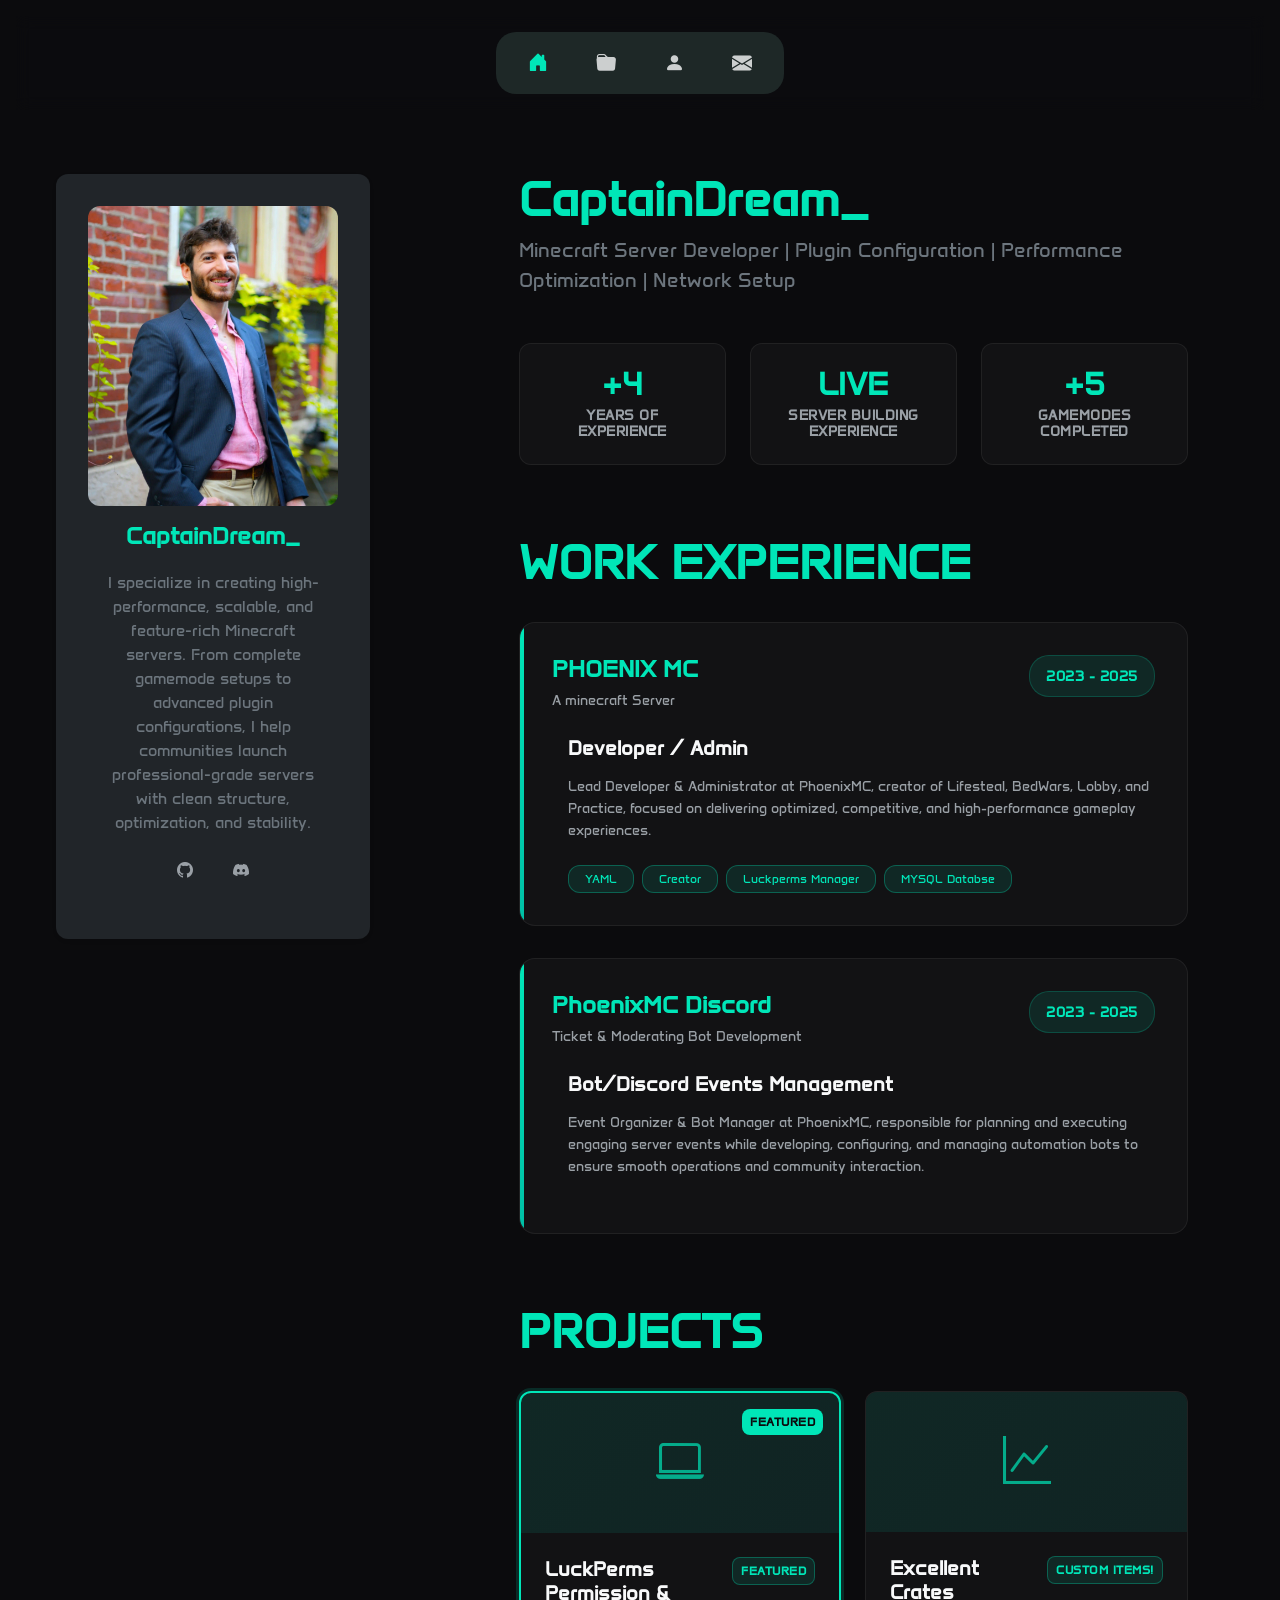
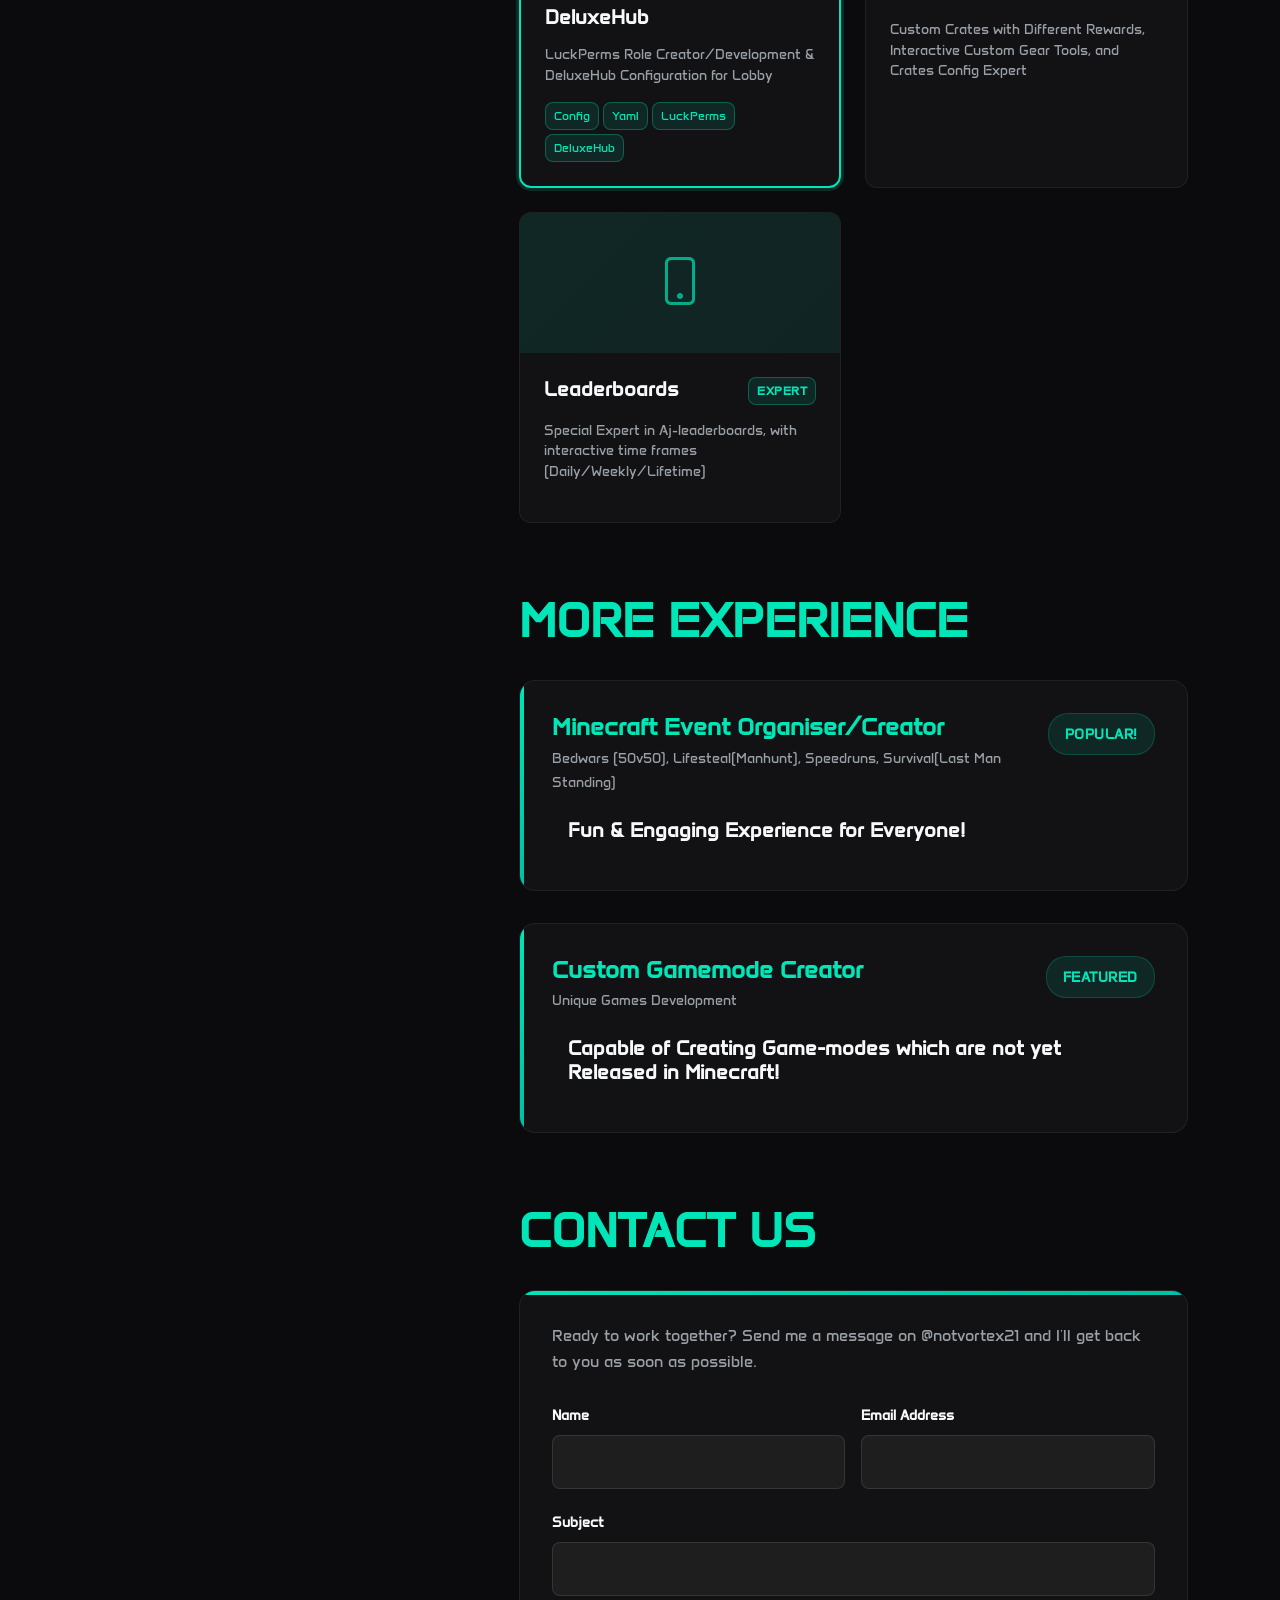
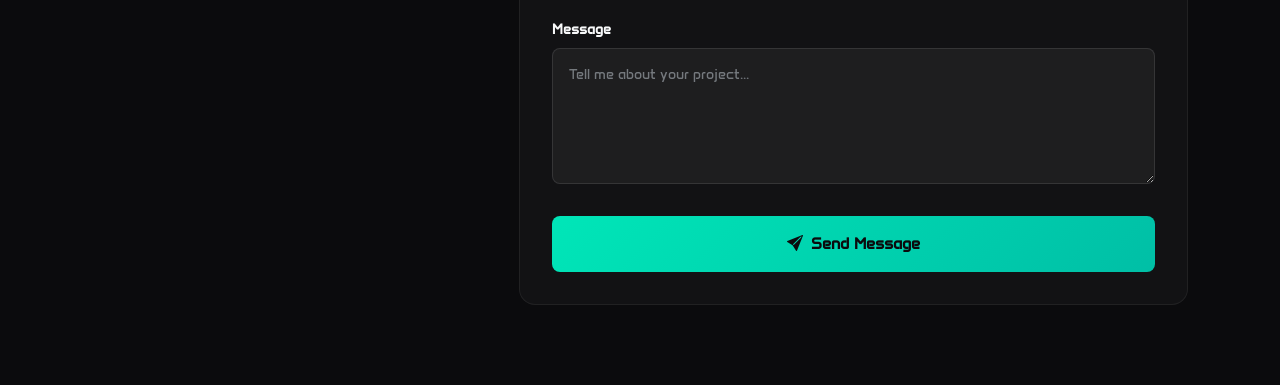
==== index.html @ c6b12c21 "Update index.html" ====
<!doctype html>
<!--
  Developer Portfolio Template
  Structure:
  - <head>: meta, fonts, CSS libraries, custom styles
  - <nav>: top navbar with icon links
  - <main>: two columns (left profile sidebar, right content sections)
  - Sections: Hero, Work, Skills, Projects, Education, Certificates, Contact
  - <script>: Bootstrap bundle and small enhancements
-->
<html lang="en">
  <head>
    <meta charset="utf-8">
    <meta name="viewport" content="width=device-width, initial-scale=1">
    <title>CaptainDream_ Portfolio</title>
    <link rel="icon" type="image/svg+xml" href="images/favicon.svg">
    <!-- Google Fonts: Anta and DM Sans for typography -->
    <link rel="preconnect" href="https://fonts.googleapis.com">
    <link rel="preconnect" href="https://fonts.gstatic.com" crossorigin>
    <link href="https://fonts.googleapis.com/css2?family=Anta&family=DM+Sans:ital,opsz,wght@0,9..40,100..1000;1,9..40,100..1000&display=swap" rel="stylesheet">
    <!-- Bootstrap 5 CSS framework -->
    <link href="https://cdn.jsdelivr.net/npm/bootstrap@5.3.8/dist/css/bootstrap.min.css" rel="stylesheet" integrity="sha384-sRIl4kxILFvY47J16cr9ZwB07vP4J8+LH7qKQnuqkuIAvNWLzeN8tE5YBujZqJLB" crossorigin="anonymous">
    <!-- Bootstrap Icons set -->
    <link rel="stylesheet" href="https://cdn.jsdelivr.net/npm/bootstrap-icons@1.11.1/font/bootstrap-icons.css">
    <!-- Custom site styles -->
    <link href="style.css" rel="stylesheet">
  </head>
  <body>
    <!-- Top navigation bar with centered icon links -->
    <nav class="navbar navbar-expand-md navbar-dark">
      <div class="container">
        <div class="collapse navbar-collapse justify-content-center" id="mainNav">
          <ul class="navbar-nav gap-3">
            <li class="nav-item">
              <a class="nav-link active" aria-current="page" href="#" data-bs-toggle="tooltip" data-bs-placement="bottom" title="Home">
                <i class="bi bi-house-door-fill"></i>
              </a>
            </li>
            <li class="nav-item">
              <a class="nav-link" href="#projects" data-bs-toggle="tooltip" data-bs-placement="bottom" title="Projects">
                <i class="bi bi-folder-fill"></i>
              </a>
            </li>
            <li class="nav-item">
              <a class="nav-link" href="#about" data-bs-toggle="tooltip" data-bs-placement="bottom" title="About">
                <i class="bi bi-person-fill"></i>
              </a>
            </li>
            <li class="nav-item">
              <a class="nav-link" href="#contact" data-bs-toggle="tooltip" data-bs-placement="bottom" title="Contact">
                <i class="bi bi-envelope-fill"></i>
              </a>
            </li>
          </ul>
        </div>
      </div>
    </nav>

    <!-- Main content area: sticky profile sidebar + content sections -->
    <main class="container-fluid">
      <div class="row g-0 g-lg-4">
        <div class="col-12 col-lg-4">
          <!-- Left: Profile sidebar (sticks while scrolling on large screens) -->
          <aside class="position-sticky" style="top: 1rem;">
            <div class="card bg-dark border-0 shadow-sm overflow-hidden profile-card">
              <div class="profile-image">
                <img src="/images/developer-profile.webp" alt="Developer portrait" class="img-fluid">
              </div>
              <div class="card-body">
                <div class="card-body-text">
                  <h1 class="h4 mb-1 text_main">CaptainDream_</h1>
                  <p class="text-secondary mb-3 mt-3">I specialize in creating high-performance, scalable, and feature-rich Minecraft servers. From complete gamemode setups to advanced plugin configurations, I help communities launch professional-grade servers with clean structure, optimization, and stability.</p>
                  <div class="social-links d-flex gap-3 justify-content-center">
                    <a href="https://github.com" target="_blank" rel="noopener noreferrer" class="social-link" data-bs-toggle="tooltip" data-bs-placement="top" title="GitHub">
                      <i class="bi bi-github"></i>
                    </a>
                    <a href="https://discord.com/" target="_blank" rel="noopener noreferrer" class="social-link" data-bs-toggle="tooltip" data-bs-placement="top" title="Discord">
                      <i class="bi bi-discord"></i>
                    </a>
                  </div>
                </div>
              </div>
            </div>
          </aside>
        </div>
        <div class="col-12 col-lg-8">
          <div class="content-stack mt-3">
            <!-- Hero section: headline, summary, and highlight stats -->
            <section id="hero" class="mb-5">
              <h1>CaptainDream_</h1>
              <p class="lead text-secondary">Minecraft Server Developer | Plugin Configuration | Performance Optimization | Network Setup</p>
              <!-- Quick highlight stats -->
              <div class="hero-stats mt-5">
                <div class="row g-4">
                  <div class="col-md-4">
                    <div class="stat-item text-center">
                      <div class="stat-number">+4</div>
                      <div class="stat-label">YEARS OF</div>
                      <div class="stat-label">EXPERIENCE</div>
                    </div>
                  </div>
                  <div class="col-md-4">
                    <div class="stat-item text-center">
                      <div class="stat-number">LIVE</div>
                      <div class="stat-label">SERVER BUILDING</div>
                      <div class="stat-label">EXPERIENCE</div>
                    </div>
                  </div>
                  <div class="col-md-4">
                    <div class="stat-item text-center">
                      <div class="stat-number">+5</div>
                      <div class="stat-label">GAMEMODES</div>
                      <div class="stat-label">COMPLETED</div>
                    </div>
                  </div>
                </div>
              </div>
            </section>
            <!-- Work Experience timeline -->
            <section id="work">
              <h1>WORK EXPERIENCE</h1>
              <div class="work-timeline">
                <div class="work-item">
                  <div class="work-header">
                    <div class="work-company">
                      <h3 class="company-name">PHOENIX MC</h3>
                      <span class="company-location">A minecraft Server</span>
                    </div>
                    <div class="work-duration">
                      <span class="duration">2023 - 2025</span>
                    </div>
                  </div>
                  <div class="work-position">
                    <h4 class="position-title">Developer / Admin</h4>
                    <div class="work-description">
                      <p>Lead Developer & Administrator at PhoenixMC, creator of Lifesteal, BedWars, Lobby, and Practice, focused on delivering optimized, competitive, and high-performance gameplay experiences.</p>
                      <div class="tech-stack">
                        <span class="tech-tag">YAML</span>
                        <span class="tech-tag">Creator</span>
                        <span class="tech-tag">Luckperms Manager</span>
                        <span class="tech-tag">MYSQL Databse</span>
                      </div>
                    </div>
                  </div>
                </div>
                <div class="work-item">
                  <div class="work-header">
                    <div class="work-company">
                      <h3 class="company-name">PhoenixMC Discord</h3>
                      <span class="company-location">Ticket & Moderating Bot Development</span>
                    </div>
                    <div class="work-duration">
                      <span class="duration">2023 - 2025</span>
                    </div>
                  </div>
                  <div class="work-position">
                    <h4 class="position-title">Bot/Discord Events Management</h4>
                    <div class="work-description">
                      <p>Event Organizer & Bot Manager at PhoenixMC, responsible for planning and executing engaging server events while developing, configuring, and managing automation bots to ensure smooth operations and community interaction.</p>
                    </div>
                  </div>
                </div>
              </div>
            </section>
            <!-- Skills by category; progress bars animate on scroll -->
            <!-- Projects with hover overlays linking to demo/code -->
            <section id="projects">
              <h1>PROJECTS</h1>
              <div class="projects-container">
                <div class="project-card featured">
                  <div class="project-image">
                    <div class="project-overlay">
                      <div class="project-links">
                        <a href="https://youtu.be/-VwprVRKaMw" class="project-link" data-bs-toggle="tooltip" data-bs-placement="top" title="Live Demo">
                          <i class="bi bi-eye-fill"></i>
                        </a>
                        <a href="https://youtu.be/ExQLm7BgR0A" class="project-link" data-bs-toggle="tooltip" data-bs-placement="top" title="Demo">
                          <i class="bi bi-eye-fill"></i>
                        </a>
                      </div>
                    </div>
                    <div class="project-placeholder">
                      <i class="bi bi-laptop"></i>
                    </div>
                  </div>
                  <div class="project-content">
                    <div class="project-header">
                      <h3 class="project-title">LuckPerms Permission & DeluxeHub</h3>
                      <span class="project-status">Featured</span>
                    </div>
                    <p class="project-description">
                      LuckPerms Role Creator/Development & DeluxeHub Configuration for Lobby
                    </p>
                    <div class="project-tech">
                      <span class="tech-badge">Config</span>
                      <span class="tech-badge">Yaml</span>
                      <span class="tech-badge">LuckPerms</span>
                      <span class="tech-badge">DeluxeHub</span>
                    </div>
                  </div>
                </div>
                <div class="project-card">
                  <div class="project-image">
                    <div class="project-overlay">
                      <div class="project-links">
                        <a href="#" class="project-link" data-bs-toggle="tooltip" data-bs-placement="top" title="Live Demo">
                          <i class="bi bi-eye-fill"></i>
                        </a>
                        <a href="#" class="project-link" data-bs-toggle="tooltip" data-bs-placement="top" title="GitHub">
                          <i class="bi bi-github"></i>
                        </a>
                      </div>
                    </div>
                    <div class="project-placeholder">
                      <i class="bi bi-graph-up"></i>
                    </div>
                  </div>
                  <div class="project-content">
                    <div class="project-header">
                      <h3 class="project-title">Excellent Crates</h3>
                      <span class="project-status">Custom Items!</span>
                    </div>
                    <p class="project-description">
                      Custom Crates with Different Rewards, Interactive Custom Gear Tools, and Crates Config Expert
                    </p>
                  </div>
                </div>
                <div class="project-card">
                  <div class="project-image">
                    <div class="project-overlay">
                      <div class="project-links">
                        <a href="#" class="project-link" data-bs-toggle="tooltip" data-bs-placement="top" title="Live Demo">
                          <i class="bi bi-eye-fill"></i>
                        </a>
                        <a href="#" class="project-link" data-bs-toggle="tooltip" data-bs-placement="top" title="GitHub">
                          <i class="bi bi-github"></i>
                        </a>
                      </div>
                    </div>
                    <div class="project-placeholder">
                      <i class="bi bi-phone"></i>
                    </div>
                  </div>
                  <div class="project-content">
                    <div class="project-header">
                      <h3 class="project-title">Leaderboards</h3>
                      <span class="project-status">Expert</span>
                    </div>
                    <p class="project-description">
                      Special Expert in Aj-leaderboards, with interactive time frames (Daily/Weekly/Lifetime)
                    </p>
                  </div>
                </div>
              </div>
            </section>
            <!-- Education timeline -->
            <section id="education">
              <h1>MORE EXPERIENCE</h1>
              <div class="education-timeline">
                <div class="education-item">
                  <div class="education-header">
                    <div class="education-institution">
                      <h3 class="institution-name">Minecraft Event Organiser/Creator</h3>
                      <span class="institution-location">Bedwars (50v50), Lifesteal(Manhunt), Speedruns, Survival(Last Man Standing)</span>
                    </div>
                    <div class="education-duration">
                      <span class="duration">Popular!</span>
                    </div>
                  </div>
                  <div class="education-details">
                    <h4 class="degree-title">Fun & Engaging Experience for Everyone!</h4>
                  </div>
                </div>
                <div class="education-item">
                  <div class="education-header">
                    <div class="education-institution">
                      <h3 class="institution-name">Custom Gamemode Creator</h3>
                      <span class="institution-location">Unique Games Development</span>
                    </div>
                    <div class="education-duration">
                      <span class="duration">Featured</span>
                    </div>
                  </div>
                  <div class="education-details">
                    <h4 class="degree-title">Capable of Creating Game-modes which are not yet Released in Minecraft!</h4>
                  </div>
                </div>
              </div>
            </section>
           
            <!-- Contact form (no backend submission in this template) -->
            <section id="contact">
              <h1>CONTACT US</h1>
              <div class="contact-container">
                <div class="contact-form">
                  <p class="form-description">Ready to work together? Send me a message on @notvortex21 and I'll get back to you as soon as possible.</p>
                  <form class="contact-form-container">
                    <div class="form-row">
                      <div class="form-group">
                        <label for="firstName">Name</label>
                        <input type="text" id="name" name="Name" required>
                      </div>
                      <div class="form-group">
                        <label for="email">Email Address</label>
                        <input type="email" id="email" name="email" required>
                      </div>
                    </div>
                    <div class="form-group">
                      <label for="subject">Subject</label>
                      <input type="text" id="subject" name="subject" required>
                    </div>
                    <div class="form-group">
                      <label for="message">Message</label>
                      <textarea id="message" name="message" rows="5" required placeholder="Tell me about your project..."></textarea>
                    </div>
                    <button type="submit" class="submit-btn">
                      <i class="bi bi-send-fill"></i>
                      Send Message
                    </button>
                  </form>
                </div>
              </div>
            </section>
          </div>
        </div>
      </div>
    </main>
    <script src="https://cdn.jsdelivr.net/npm/bootstrap@5.3.8/dist/js/bootstrap.bundle.min.js" integrity="sha384-FKyoEForCGlyvwx9Hj09JcYn3nv7wiPVlz7YYwJrWVcXK/BmnVDxM+D2scQbITxI" crossorigin="anonymous"></script>
    <script src="script.js"></script>
  </body>
</html>
---- style.css ----
:root{
  --black:#0b0b0d;
  --white:#f8f9fa;
  --muted:#9aa0a6;
  --accent:#00e6b8; /* attractive third color */
  
  /* Spacing System */
  --space-xs: 0.25rem;    /* 4px */
  --space-sm: 0.5rem;     /* 8px */
  --space-md: 1rem;       /* 16px */
  --space-lg: 1.5rem;     /* 24px */
  --space-xl: 2rem;       /* 32px */
  --space-2xl: 3rem;      /* 48px */
  --space-3xl: 4.5rem;    /* 72px */
  
  /* Border Radius System */
  --radius-sm: 8px;
  --radius-md: 12px;
  --radius-lg: 16px;
  --radius-xl: 20px;
  
  /* Transition System */
  --transition-fast: 0.2s ease;
  --transition-normal: 0.3s ease;
  --transition-slow: 0.5s ease;
  
  /* Typography Scale */
  --text-xs: 0.75rem;     /* 12px */
  --text-sm: 0.85rem;     /* 14px */
  --text-base: 1rem;      /* 16px */
  --text-lg: 1.125rem;    /* 18px */
  --text-xl: 1.25rem;     /* 20px */
  --text-2xl: 1.5rem;     /* 24px */
  --text-3xl: 2rem;       /* 32px */
  --text-4xl: 3rem;       /* 48px */
  --text-5xl: 4.5rem;     /* 72px */
  
  /* Shadow System */
  --shadow-sm: 0 2px 4px rgba(0, 0, 0, 0.1);
  --shadow-md: 0 4px 8px rgba(0, 0, 0, 0.15);
  --shadow-lg: 0 8px 16px rgba(0, 0, 0, 0.2);
  --shadow-accent: 0 0 0 3px rgba(0, 230, 184, 0.15);
  --shadow-accent-lg: 0 8px 25px rgba(0, 230, 184, 0.3);
}

/* Scroll reveal base states */
section.reveal{
  opacity: 0;
  transform: translateY(20px) scale(0.99);
  transition: opacity var(--transition-slow), transform var(--transition-slow);
}

section.reveal.reveal-in{
  opacity: 1;
  transform: translateY(0) scale(1);
}

html,body{
  height:100%;
  background:var(--black);
  color:var(--white);
  font-family:  "Anta", sans-serif;
}

.navbar{
  background: transparent !important;
  position: relative;
  backdrop-filter: saturate(140%) blur(8px);
  padding: var(--space-md);
  margin: var(--space-md);
}
.navbar-nav{
  background-color: #1e2827;
  padding: var(--space-sm) var(--space-md);
  border-radius: var(--radius-xl);
}
.nav-link{
  color: var(--white) !important;
  opacity: 0.8;
  font-size: var(--text-xl);
  padding: var(--space-sm) var(--space-md) !important;
  transition: var(--transition-normal);
}
.nav-link:hover, .nav-link.active{
  opacity: 1;
  color: var(--accent) !important;
  transform: translateY(-1px);
}

.profile-card{
  border-radius: var(--radius-md);
  padding: var(--space-xl);
  margin: var(--space-2xl);
  transition: var(--transition-normal);
  max-width: 420px;
  align-items: center;
}

.position-sticky {
  position: -webkit-sticky!important;
  position: sticky !important;
  align-items: center;
  display: flex;
  flex-direction: column;
  
}

.profile-card:hover {
  transform: translateY(-4px);
  border-color: var(--accent);
  box-shadow: 0 2px 8px rgba(0, 230, 184, 0.1);
}

.profile-image{
  height: 300px;
  width: 250px;
  overflow: hidden;
  border-radius: var(--radius-md);
}

.profile-image img{
  height: 100%;
  width: 100%;
  object-fit: cover;
}

.card-body {
  min-height: 200px;
  display: flex;
  flex-direction: column;
  justify-content: center;
  align-items: center;
  text-align: center;
}

.card-body-text {
  display: flex;
  flex-direction: column;
  justify-content: space-between;
  align-items: center;
  text-align: center;
  flex: 1;
  min-height: 120px;
}

.card-body-text h1 {
  margin-bottom: 0;
}

.card-body-text p {
  margin-top: auto;
  margin-bottom: 0;
}

.stat-value{
  color:var(--accent);
  font-weight:700;
  font-size:1.25rem;
  line-height:1;
}
.stat-label{
  color:var(--muted);
  font-size:.8rem;
}

.scroll-pane{
  overflow:auto;
  padding-right:4px;
}
.scroll-pane::-webkit-scrollbar{width:10px}
.scroll-pane::-webkit-scrollbar-thumb{
  background:linear-gradient(var(--accent), #00bfa6);
  border-radius:8px;
}

.section-title{
  font-weight:700;
  letter-spacing:.2px;
}
.section-subtitle{
  color:var(--accent);
  font-weight:600;
  margin-bottom:.5rem;
}

.project-tile{
  background: rgba(255,255,255,.03);
  border:1px solid rgba(255,255,255,.06);
}
.project-tile:hover{
  transform: translateY(-4px);
  border-color: var(--accent);
  box-shadow: 0 2px 8px rgba(0, 230, 184, 0.1);
}

.text_main{
  color: var(--accent);
  font-weight: 600;
}

.social-link {
  color: var(--muted);
  font-size: var(--text-base);
  text-decoration: none;
  transition: var(--transition-normal);
  padding: var(--space-sm);
  border-radius: 50%;
  display: flex;
  align-items: center;
  justify-content: center;
  width: 2.5rem;
  height: 2.5rem;
}

.social-link:hover {
  color: var(--accent);
  background-color: rgba(0, 230, 184, 0.1);
  transform: translateY(-2px);
}

.social-link i {
  transition: var(--transition-normal);
}

.social-link:hover i {
  transform: scale(1.1);
}

.content-stack{
  margin: var(--space-2xl);
  padding: var(--space-xl);
}

h1{
  font-size: var(--text-5xl);
  color: var(--accent);
  font-weight: 900;
  line-height: 1.1;
  margin-bottom: var(--space-sm);
}

/* Hero Stats */
.hero-stats {
  margin-top: var(--space-2xl);
}

.stat-item {
  padding: var(--space-lg) var(--space-md);
  background: rgba(255, 255, 255, 0.03);
  border: 1px solid rgba(255, 255, 255, 0.06);
  border-radius: var(--radius-md);
  transition: var(--transition-normal);
}

.stat-item:hover {
  transform: translateY(-4px);
  border-color: var(--accent);
  box-shadow: 0 2px 8px rgba(0, 230, 184, 0.1);
}

.stat-number {
  font-size: var(--text-3xl);
  font-weight: 900;
  color: var(--accent);
  line-height: 1;
  margin-bottom: var(--space-sm);
  font-family: "Anta", sans-serif;
}

.stat-label {
  color: var(--muted);
  font-size: var(--text-sm);
  font-weight: 600;
  letter-spacing: 0.5px;
  line-height: 1.2;
  text-transform: uppercase;
}

/* Hero Section Responsive Design */
@media (max-width: 1199px) {

  .hero-stats {
    margin-top: var(--space-xl);
  }
  
  .stat-item {
    padding: var(--space-md);
  }
  
  .stat-number {
    font-size: var(--text-2xl);
  }
  
  .stat-label {
    font-size: var(--text-xs);
  }
}

@media (max-width: 767px) {
  .hero-stats {
    margin-top: var(--space-lg);
  }
  
  .stat-item {
    padding: var(--space-sm) var(--space-md);
  }
  
  .stat-number {
    font-size: var(--text-xl);
  }
  
  .stat-label {
    font-size: var(--text-xs);
    letter-spacing: 0.3px;
  }
}

@media (max-width: 575px) {
  .hero-stats .row {
    margin: 0;
  }
  
  .hero-stats .col-md-4 {
    margin-bottom: var(--space-sm);
  }
  
  .stat-item {
    padding: var(--space-sm);
    text-align: center;
  }
  
  .stat-number {
    font-size: var(--text-lg);
  }
  
  .stat-label {
    font-size: 0.7rem;
  }
}

#projects{
  margin-top: var(--space-3xl);
}

/* Work Experience Styles */
#work {
  margin-top: var(--space-3xl);
}

.work-timeline {
  margin-top: var(--space-xl);
}

.work-item {
  background: rgba(255, 255, 255, 0.03);
  border: 1px solid rgba(255, 255, 255, 0.06);
  border-radius: var(--radius-lg);
  padding: var(--space-xl);
  margin-bottom: var(--space-xl);
  transition: var(--transition-normal);
  position: relative;
  overflow: hidden;
}

.work-item::before {
  content: '';
  position: absolute;
  top: 0;
  left: 0;
  width: 4px;
  height: 100%;
  background: linear-gradient(180deg, var(--accent), #00bfa6);
  border-radius: 0 2px 2px 0;
}

.work-item:hover {
  transform: translateY(-4px);
  border-color: var(--accent);
  box-shadow: 0 2px 8px rgba(0, 230, 184, 0.1);
}

.work-header {
  display: flex;
  justify-content: space-between;
  align-items: flex-start;
  margin-bottom: var(--space-lg);
  flex-wrap: wrap;
  gap: var(--space-md);
}

.work-company {
  flex: 1;
  min-width: 200px;
}

.company-name {
  color: var(--accent);
  font-size: var(--text-2xl);
  font-weight: 700;
  margin-bottom: var(--space-xs);
  font-family: "Anta", sans-serif;
}

.company-location {
  color: var(--muted);
  font-size: var(--text-sm);
  font-weight: 500;
}

.work-duration {
  background: rgba(0, 230, 184, 0.1);
  border: 1px solid rgba(0, 230, 184, 0.2);
  border-radius: var(--radius-xl);
  padding: var(--space-sm) var(--space-md);
  white-space: nowrap;
}

.duration {
  color: var(--accent);
  font-size: var(--text-sm);
  font-weight: 600;
  text-transform: uppercase;
  letter-spacing: 0.5px;
}

.work-position {
  margin-left: var(--space-md);
}

.position-title {
  color: var(--white);
  font-size: var(--text-xl);
  font-weight: 600;
  margin-bottom: var(--space-md);
  font-family: "Anta", sans-serif;
}

.work-description p {
  color: var(--muted);
  line-height: 1.6;
  margin-bottom: var(--space-lg);
  font-size: var(--text-sm);
}

.tech-stack {
  display: flex;
  flex-wrap: wrap;
  gap: var(--space-sm);
}

.tech-tag {
  background: rgba(0, 230, 184, 0.1);
  border: 1px solid rgba(0, 230, 184, 0.3);
  color: var(--accent);
  padding: var(--space-xs) var(--space-md);
  border-radius: var(--radius-md);
  font-size: var(--text-xs);
  font-weight: 500;
  transition: var(--transition-normal);
}

.tech-tag:hover {
  background: rgba(0, 230, 184, 0.2);
  transform: translateY(-1px);
}

/* Skills Section Styles */
#skills {
  margin-top: var(--space-3xl);
}

.skills-container {
  margin-top: var(--space-xl);
}

.skill-category {
  margin-bottom: var(--space-xl);
}

.category-title {
  color: var(--accent);
  font-size: var(--text-xl);
  font-weight: 700;
  margin-bottom: var(--space-md);
  font-family: "Anta", sans-serif;
  position: relative;
  padding-left: var(--space-md);
}

.category-title::before {
  content: '';
  position: absolute;
  left: 0;
  top: 50%;
  transform: translateY(-50%);
  width: 3px;
  height: 20px;
  background: linear-gradient(180deg, var(--accent), #00bfa6);
  border-radius: 2px;
}

.skills-grid {
  display: grid;
  grid-template-columns: repeat(auto-fit, minmax(250px, 1fr));
  gap: var(--space-md);
}

.skill-item {
  background: rgba(255, 255, 255, 0.03);
  border: 1px solid rgba(255, 255, 255, 0.06);
  border-radius: var(--radius-sm);
  padding: var(--space-md);
  transition: var(--transition-normal);
  display: flex;
  align-items: center;
  gap: var(--space-md);
}

.skill-item:hover {
  transform: translateY(-4px);
  border-color: var(--accent);
  box-shadow: 0 2px 8px rgba(0, 230, 184, 0.1);
}

.skill-icon {
  width: 36px;
  height: 36px;
  background: rgba(0, 230, 184, 0.1);
  border: 1px solid rgba(0, 230, 184, 0.2);
  border-radius: var(--radius-sm);
  display: flex;
  align-items: center;
  justify-content: center;
  flex-shrink: 0;
  transition: var(--transition-normal);
}

.skill-item:hover .skill-icon {
  background: rgba(0, 230, 184, 0.2);
  transform: scale(1.1);
}

.skill-icon i {
  font-size: var(--text-xl);
  color: var(--accent);
}

.skill-info {
  flex: 1;
  min-width: 0;
}

.skill-name {
  color: var(--white);
  font-size: var(--text-base);
  font-weight: 600;
  margin-bottom: var(--space-sm);
  display: block;
  font-family: "Anta", sans-serif;
}

.skill-level {
  display: flex;
  align-items: center;
  gap: var(--space-md);
}

.skill-bar {
  flex: 1;
  height: 6px;
  background: rgba(255, 255, 255, 0.1);
  border-radius: 3px;
  overflow: hidden;
  position: relative;
}

.skill-progress {
  height: 100%;
  background: linear-gradient(90deg, var(--accent), #00bfa6);
  border-radius: 3px;
  width: 0%;
  transition: width 1.5s ease-in-out;
  position: relative;
  overflow: hidden;
}

.skill-progress::after {
  content: '';
  position: absolute;
  top: 0;
  left: 0;
  right: 0;
  bottom: 0;
  background: linear-gradient(90deg, transparent, rgba(255, 255, 255, 0.3), transparent);
  animation: shimmer 2s infinite;
}

@keyframes shimmer {
  0% {
    transform: translateX(-100%);
  }
  100% {
    transform: translateX(100%);
  }
}

.skill-percentage {
  color: var(--accent);
  font-size: var(--text-xs);
  font-weight: 600;
  min-width: 30px;
  text-align: right;
}

/* Animation trigger on scroll */
.skill-item.animate .skill-progress {
  width: var(--data-width);
}

@media (min-width: 1400px) {
  .container {
    max-width: 1320px;
  }
  
  .content-stack {
    margin: var(--space-3xl);
    padding: var(--space-2xl);
  }
  
  .profile-card {
    margin: var(--space-3xl);
  }
  
  h1 {
    font-size: var(--text-5xl);
  }
}

/* Large Screens (Laptop) - 1200px to 1399px */
@media (min-width: 1200px) and (max-width: 1399px) {
  .container {
    max-width: 1140px;
  }
  
  .content-stack {
    margin: var(--space-2xl);
    padding: var(--space-xl);
  }
  
  h1 {
    font-size: var(--text-4xl);
  }
}

/* Medium Screens (Tablet) - 768px to 1199px */
@media (min-width: 768px) and (max-width: 1199px) {
  .container {
    max-width: 960px;
  }
  
  .content-stack {
    margin: var(--space-xl);
    padding: var(--space-lg);
  }
  
  .profile-card {
    margin: var(--space-xl);
  }
  
  h1 {
    font-size: var(--text-3xl);
  }
  
  .navbar {
    margin: var(--space-sm);
    padding: var(--space-sm);
  }
  
  .navbar-nav {
    padding: var(--space-xs) var(--space-sm);
  }
  
  .nav-link {
    font-size: var(--text-lg);
    padding: var(--space-xs) var(--space-sm) !important;
  }
  
  .profile-image {
    height: 280px;
    width: 100%;
  }
}

/* Specific breakpoint for 1024px and below */
@media (max-width: 1024px) {
  .profile-image {
    height: 280px;
    width: 100%;
  }
}

/* Small Screens (Mobile) - 576px to 767px */
@media (min-width: 576px) and (max-width: 767px) {
  .container {
    max-width: 540px;
  }
  
  .content-stack {
    margin: var(--space-md);
    padding: var(--space-md);
  }
  
  .profile-card {
    margin: var(--space-md);
  }
  
  h1 {
    font-size: var(--text-2xl);
  }
  
  .navbar {
    margin: var(--space-xs);
    padding: var(--space-xs);
  }
  
  .navbar-nav {
    padding: var(--space-xs);
  }
  
  .nav-link {
    font-size: var(--text-base);
    padding: var(--space-xs) !important;
  }
  
  .profile-image {
    height: 250px;
    width: 250px;
    margin: 0 auto;
  }
  
  .card-body {
    min-height: 150px;
  }
  
  .card-body-text {
    min-height: 100px;
  }
}

/* Extra Small Screens (Mobile) - Below 576px */
@media (max-width: 575px) {
  .container {
    max-width: 100%;
    padding: 0 var(--space-sm);
  }
  
  .content-stack {
    margin: var(--space-sm);
    padding: var(--space-sm);
  }
  
  .profile-card {
    margin: var(--space-sm);
    padding: var(--space-md);
  }
  
  h1 {
    font-size: var(--text-xl);
    line-height: 1.2;
  }
  
  .navbar {
    margin: var(--space-xs);
    padding: var(--space-xs);
  }
  
  .navbar-nav {
    padding: var(--space-xs);
    gap: var(--space-xs);
  }
  
  .nav-link {
    font-size: var(--text-sm);
    padding: var(--space-xs) !important;
  }
  
  .profile-image {
    height: 200px;
    width: 200px;
    margin: 0 auto;
  }
  
  .card-body {
    min-height: 120px;
    padding: var(--space-md);
  }
  
  .card-body-text {
    min-height: 80px;
  }
  
  .card-body-text h1 {
    font-size: var(--text-lg);
    margin-bottom: var(--space-xs);
  }
  
  .card-body-text p {
    font-size: var(--text-sm);
    line-height: 1.4;
  }
  
  .social-links {
    gap: var(--space-sm);
  }
  
  .social-link {
    width: 2rem;
    height: 2rem;
    font-size: var(--text-sm);
  }
}

/* Mobile Navbar - Same design as laptop but smaller */
@media (max-width: 767px) {
  .navbar {
    margin: var(--space-xs);
    padding: var(--space-xs);
  }
  
  /* Force navbar to always be visible on mobile */
  .navbar-collapse {
    display: flex !important;
    flex-basis: auto !important;
  }
  
  .navbar-nav {
    background-color: #1e2827;
    padding: var(--space-xs);
    border-radius: var(--radius-lg);
    gap: var(--space-xs);
    flex-direction: row !important;
    justify-content: center;
    /* width: 100%; */
  }
  
  .nav-link {
    color: var(--white) !important;
    opacity: 0.8;
    font-size: var(--text-sm);
    padding: var(--space-xs) var(--space-sm) !important;
    transition: var(--transition-normal);
    min-height: 36px;
    min-width: 36px;
    display: flex;
    align-items: center;
    justify-content: center;
  }
  
  .nav-link:hover, .nav-link.active {
    opacity: 1;
    color: var(--accent) !important;
    transform: translateY(-1px);
  }
}

@media (max-width: 991px) {
  .profile-image {
    height: 250px;
    width: 200px;
    margin: 0 auto;
  }
}

/* Additional Mobile Optimizations */
@media (max-width: 575px) {
  .container-fluid {
    padding: 0 var(--space-md);
  }
  
  .row {
    margin: 0;
  }
  
  .col-12 {
    padding: 0;
  }
  
  .position-sticky {
    position: relative !important;
    top: auto !important;
  }
  
  .profile-card {
    margin: var(--space-xs) 0;
  }
  
  .content-stack {
    margin: var(--space-xs) 0;
    padding: var(--space-xs);
  }
  
  .lead {
    font-size: var(--text-sm);
    line-height: 1.5;
  }
  
  /* Mobile Navbar - Extra small screens */
  .navbar {
    margin: var(--space-xs);
    padding: var(--space-md) var(--space-sm);
  }
  
  /* Force navbar to always be visible on extra small mobile */
  .navbar-collapse {
    display: flex !important;
    flex-basis: auto !important;
  }
  
  .navbar-nav {
    background-color: #1e2827;
    padding: var(--space-xs);
    border-radius: var(--radius-md);
    gap: var(--space-xs);
    flex-direction: row !important;
    justify-content: center;
  }
  
  .nav-link {
    color: var(--white) !important;
    opacity: 0.8;
    font-size: var(--text-xs);
    padding: var(--space-xs) !important;
    transition: var(--transition-normal);
    min-height: 40px;
    min-width: 40px;
    display: flex;
    align-items: center;
    justify-content: center;
  }
  
  .nav-link:hover, .nav-link.active {
    opacity: 1;
    color: var(--accent) !important;
    transform: translateY(-1px);
  }
  
  /* Improve touch targets for mobile */
  .social-link {
    min-height: 44px;
    min-width: 44px;
  }
  
  .project-link {
    min-height: 44px;
    min-width: 44px;
  }
  
  .submit-btn {
    min-height: 44px;
    width: 100%;
  }
}

/* Landscape Mobile Optimization */
@media (max-width: 767px) and (orientation: landscape) {
  .profile-image {
    height: 250px;
    width: 250px;
    margin: 0 auto;
  }
  
  .card-body {
    min-height: 100px;
  }
  
  .content-stack {
    margin: var(--space-sm) 0;
    padding: var(--space-sm);
  }
}

/* High DPI Display Optimization */
@media (-webkit-min-device-pixel-ratio: 2), (min-resolution: 192dpi) {
  .profile-image img {
    image-rendering: -webkit-optimize-contrast;
    image-rendering: crisp-edges;
  }
}

/* Work Experience Responsive Design */
@media (max-width: 768px) {
  .work-header {
    flex-direction: column;
    align-items: flex-start;
  }
  
  .work-duration {
    align-self: flex-start;
  }
  
  .work-position {
    margin-left: 0;
  }
  
  .work-item {
    padding: 1.5rem;
  }
  
  .company-name {
    font-size: 1.25rem;
  }
  
  .position-title {
    font-size: 1.1rem;
  }
}

/* Skills Section Responsive Design */
@media (max-width: 1199px) {
  .skills-grid {
    grid-template-columns: repeat(auto-fit, minmax(220px, 1fr));
    gap: var(--space-sm);
  }
  
  .skill-item {
    padding: var(--space-sm);
  }
  
  .skill-icon {
    width: 32px;
    height: 32px;
  }
  
  .skill-icon i {
    font-size: var(--text-lg);
  }
  
  .skill-name {
    font-size: var(--text-sm);
  }
  
  .skill-level {
    gap: var(--space-sm);
  }
  
  .skill-percentage {
    font-size: var(--text-xs);
    min-width: 25px;
  }
}

@media (max-width: 768px) {
  .skills-grid {
    grid-template-columns: 1fr;
    gap: 0.75rem;
  }
  
  .skill-item {
    padding: 0.75rem;
  }
  
  .skill-icon {
    width: 28px;
    height: 28px;
  }
  
  .skill-icon i {
    font-size: 0.9rem;
  }
  
  .skill-name {
    font-size: 0.85rem;
  }
  
  .skill-level {
    gap: 0.5rem;
  }
  
  .skill-percentage {
    font-size: 0.7rem;
    min-width: 25px;
  }
}

@media (max-width: 575px) {
  .skill-item {
    flex-direction: row;
    text-align: left;
    gap: 0.5rem;
    padding: 0.5rem;
  }
  
  .skill-icon {
    width: 24px;
    height: 24px;
  }
  
  .skill-icon i {
    font-size: 0.8rem;
  }
  
  .skill-name {
    font-size: 0.75rem;
  }
  
  .skill-level {
    flex-direction: row;
    gap: 0.5rem;
  }
  
  .skill-percentage {
    text-align: center;
    font-size: 0.7rem;
  }
  
  .skill-bar {
    height: 4px;
  }
}

/* Education Section Styles */
#education {
  margin-top: var(--space-3xl);
}

.education-timeline {
  margin-top: var(--space-xl);
}

.education-item {
  background: rgba(255, 255, 255, 0.03);
  border: 1px solid rgba(255, 255, 255, 0.06);
  border-radius: var(--radius-lg);
  padding: var(--space-xl);
  margin-bottom: var(--space-xl);
  transition: var(--transition-normal);
  position: relative;
  overflow: hidden;
}

.education-item::before {
  content: '';
  position: absolute;
  top: 0;
  left: 0;
  width: 4px;
  height: 100%;
  background: linear-gradient(180deg, var(--accent), #00bfa6);
  border-radius: 0 2px 2px 0;
}

.education-item:hover {
  transform: translateY(-4px);
  border-color: var(--accent);
  box-shadow: 0 2px 8px rgba(0, 230, 184, 0.1);
}

.education-header {
  display: flex;
  justify-content: space-between;
  align-items: flex-start;
  margin-bottom: var(--space-lg);
  flex-wrap: wrap;
  gap: var(--space-md);
}

.education-institution {
  flex: 1;
  min-width: 200px;
}

.institution-name {
  color: var(--accent);
  font-size: var(--text-2xl);
  font-weight: 700;
  margin-bottom: var(--space-xs);
  font-family: "Anta", sans-serif;
}

.institution-location {
  color: var(--muted);
  font-size: var(--text-sm);
  font-weight: 500;
}

.education-duration {
  background: rgba(0, 230, 184, 0.1);
  border: 1px solid rgba(0, 230, 184, 0.2);
  border-radius: var(--radius-xl);
  padding: var(--space-sm) var(--space-md);
  white-space: nowrap;
}

.duration {
  color: var(--accent);
  font-size: var(--text-sm);
  font-weight: 600;
  text-transform: uppercase;
  letter-spacing: 0.5px;
}

.education-details {
  margin-left: var(--space-md);
}

.degree-title {
  color: var(--white);
  font-size: var(--text-xl);
  font-weight: 600;
  margin-bottom: var(--space-md);
  font-family: "Anta", sans-serif;
}

/* Education Section Responsive Design */
@media (max-width: 1199px) {
  .education-item {
    padding: var(--space-lg);
  }
  
  .institution-name {
    font-size: var(--text-xl);
  }
  
  .degree-title {
    font-size: var(--text-lg);
  }
}

@media (max-width: 768px) {
  .education-header {
    flex-direction: column;
    align-items: flex-start;
  }
  
  .education-duration {
    align-self: flex-start;
  }
  
  .education-details {
    margin-left: 0;
  }
  
  .education-item {
    padding: 1.5rem;
  }
  
  .institution-name {
    font-size: 1.25rem;
  }
  
  .degree-title {
    font-size: 1.1rem;
  }
}

@media (max-width: 575px) {
  .education-item {
    padding: var(--space-md);
  }
  
  .institution-name {
    font-size: var(--text-lg);
  }
  
  .degree-title {
    font-size: var(--text-base);
  }
  
  .education-duration {
    padding: var(--space-xs) var(--space-sm);
  }
  
  .duration {
    font-size: var(--text-xs);
  }
}

/* Certificates Section Styles */
#certificates {
  margin-top: var(--space-3xl);
}

.certificates-grid {
  margin-top: var(--space-xl);
  display: grid;
  grid-template-columns: repeat(auto-fit, minmax(280px, 1fr));
  gap: var(--space-lg);
}

.certificate-card {
  background: rgba(255, 255, 255, 0.03);
  border: 1px solid rgba(255, 255, 255, 0.06);
  border-radius: var(--radius-md);
  padding: var(--space-lg);
  transition: var(--transition-normal);
  display: flex;
  align-items: center;
  gap: var(--space-md);
  position: relative;
  overflow: hidden;
}

.certificate-card::before {
  content: '';
  position: absolute;
  top: 0;
  left: 0;
  width: 3px;
  height: 100%;
  background: linear-gradient(180deg, var(--accent), #00bfa6);
  border-radius: 0 2px 2px 0;
}

.certificate-card:hover {
  transform: translateY(-4px);
  border-color: var(--accent);
  box-shadow: 0 2px 8px rgba(0, 230, 184, 0.1);
}

.certificate-icon {
  width: 40px;
  height: 40px;
  background: rgba(0, 230, 184, 0.1);
  border: 1px solid rgba(0, 230, 184, 0.2);
  border-radius: var(--radius-sm);
  display: flex;
  align-items: center;
  justify-content: center;
  flex-shrink: 0;
  transition: var(--transition-normal);
}

.certificate-card:hover .certificate-icon {
  background: rgba(0, 230, 184, 0.2);
  transform: scale(1.05);
}

.certificate-icon i {
  font-size: var(--text-xl);
  color: var(--accent);
}

.certificate-content {
  flex: 1;
  min-width: 0;
}

.certificate-title {
  color: var(--white);
  font-size: var(--text-base);
  font-weight: 600;
  margin-bottom: var(--space-xs);
  font-family: "Anta", sans-serif;
  line-height: 1.3;
}

.certificate-issuer {
  color: var(--muted);
  font-size: var(--text-sm);
  margin-bottom: var(--space-sm);
  line-height: 1.2;
}

.certificate-date {
  color: var(--accent);
  font-size: var(--text-xs);
  font-weight: 600;
  text-transform: uppercase;
  letter-spacing: 0.5px;
  background: rgba(0, 230, 184, 0.1);
  padding: var(--space-xs) var(--space-sm);
  border-radius: var(--radius-sm);
  display: inline-block;
}

/* Certificates Section Responsive Design */
@media (max-width: 1199px) {
  .certificates-grid {
    grid-template-columns: repeat(auto-fit, minmax(260px, 1fr));
    gap: var(--space-md);
  }
  
  .certificate-card {
    padding: var(--space-md);
  }
  
  .certificate-icon {
    width: 36px;
    height: 36px;
  }
  
  .certificate-icon i {
    font-size: var(--text-lg);
  }
  
  .certificate-title {
    font-size: var(--text-sm);
  }
  
  .certificate-issuer {
    font-size: var(--text-xs);
  }
  
  .certificate-date {
    font-size: var(--text-xs);
    padding: var(--space-xs) var(--space-sm);
  }
}

@media (max-width: 768px) {
  .certificates-grid {
    grid-template-columns: repeat(auto-fit, minmax(250px, 1fr));
    gap: 1rem;
  }
  
  .certificate-card {
    padding: 1rem;
    gap: 0.75rem;
  }
  
  .certificate-icon {
    width: 36px;
    height: 36px;
  }
  
  .certificate-icon i {
    font-size: 1.1rem;
  }
  
  .certificate-title {
    font-size: 0.9rem;
  }
  
  .certificate-issuer {
    font-size: 0.8rem;
  }
  
  .certificate-date {
    font-size: 0.7rem;
    padding: 0.15rem 0.4rem;
  }
}

@media (max-width: 575px) {
  .certificates-grid {
    grid-template-columns: 1fr;
    gap: 0.75rem;
  }
  
  .certificate-card {
    flex-direction: row;
    align-items: center;
    text-align: left;
    gap: 0.5rem;
    /* padding: var(--space-sm); */
  }
  
  .certificate-content {
    text-align: left;
  }
  
  .certificate-icon {
    width: 28px;
    height: 28px;
    margin: var(--space-sm);
  }
  
  .certificate-icon i {
    font-size: 0.9rem;
  }
  
  .certificate-title {
    font-size: 0.8rem;
  }
  
  .certificate-issuer {
    font-size: 0.7rem;
  }
  
  .certificate-date {
    font-size: 0.65rem;
    padding: 0.1rem 0.3rem;
  }
}

/* Contact Section Styles */
#contact {
  margin-top: var(--space-3xl);
}

.contact-container {
  margin-top: var(--space-xl);
  grid-template-columns: 1fr 1fr;
  gap: var(--space-2xl);
  align-items: start;
}

.contact-info {
  display: grid;
  grid-template-columns: 1fr 1fr;
  gap: var(--space-lg);
}

.contact-card {
  background: rgba(255, 255, 255, 0.03);
  border: 1px solid rgba(255, 255, 255, 0.06);
  border-radius: var(--radius-md);
  padding: var(--space-lg);
  transition: var(--transition-normal);
  display: flex;
  flex-direction: column;
  align-items: center;
  text-align: center;
  position: relative;
  overflow: hidden;
}

.contact-card::before {
  content: '';
  position: absolute;
  top: 0;
  left: 0;
  width: 100%;
  height: 3px;
  background: linear-gradient(90deg, var(--accent), #00bfa6);
  border-radius: 12px 12px 0 0;
}

.contact-card:hover {
  transform: translateY(-4px);
  border-color: var(--accent);
  box-shadow: 0 2px 8px rgba(0, 230, 184, 0.1);
}

.contact-icon {
  width: 50px;
  height: 50px;
  background: rgba(0, 230, 184, 0.1);
  border: 1px solid rgba(0, 230, 184, 0.2);
  border-radius: var(--radius-md);
  display: flex;
  align-items: center;
  justify-content: center;
  margin-bottom: var(--space-md);
  transition: var(--transition-normal);
}

.contact-card:hover .contact-icon {
  background: rgba(0, 230, 184, 0.2);
  transform: scale(1.1);
}

.contact-icon i {
  font-size: var(--text-2xl);
  color: var(--accent);
}

.contact-details h3 {
  color: var(--white);
  font-size: var(--text-lg);
  font-weight: 600;
  margin-bottom: var(--space-sm);
  font-family: "Anta", sans-serif;
}

.contact-details p {
  color: var(--accent);
  font-size: var(--text-sm);
  font-weight: 500;
  margin-bottom: var(--space-xs);
}

.contact-details span {
  color: var(--muted);
  font-size: var(--text-xs);
  line-height: 1.3;
}

.contact-form {
  background: rgba(255, 255, 255, 0.03);
  border: 1px solid rgba(255, 255, 255, 0.06);
  border-radius: var(--radius-lg);
  padding: var(--space-xl);
  position: relative;
  overflow: hidden;
}

.contact-form::before {
  content: '';
  position: absolute;
  top: 0;
  left: 0;
  width: 100%;
  height: 4px;
  background: linear-gradient(90deg, var(--accent), #00bfa6);
  border-radius: 16px 16px 0 0;
}

.contact-form h2 {
  color: var(--white);
  font-size: var(--text-3xl);
  font-weight: 700;
  margin-bottom: var(--space-md);
  font-family: "Anta", sans-serif;
}

.form-description {
  color: var(--muted);
  margin-bottom: var(--space-xl);
  line-height: 1.6;
}

.contact-form-container {
  display: flex;
  flex-direction: column;
  gap: var(--space-lg);
}

.form-row {
  display: grid;
  grid-template-columns: 1fr 1fr;
  gap: var(--space-md);
}

.form-group {
  display: flex;
  flex-direction: column;
  gap: var(--space-sm);
}

.form-group label {
  color: var(--white);
  font-size: var(--text-sm);
  font-weight: 600;
  font-family: "Anta", sans-serif;
}

.form-group input,
.form-group textarea {
  background: rgba(255, 255, 255, 0.05);
  border: 1px solid rgba(255, 255, 255, 0.1);
  border-radius: var(--radius-sm);
  padding: var(--space-md) var(--space-md);
  color: var(--white);
  font-size: var(--text-sm);
  transition: var(--transition-normal);
  font-family: inherit;
}

.form-group input:focus,
.form-group textarea:focus {
  outline: none;
  border-color: var(--accent);
  box-shadow: var(--shadow-accent);
  background: rgba(255, 255, 255, 0.08);
}

.form-group input::placeholder,
.form-group textarea::placeholder {
  color: var(--muted);
  opacity: 0.7;
}

.submit-btn {
  background: linear-gradient(135deg, var(--accent), #00bfa6);
  border: none;
  border-radius: var(--radius-sm);
  padding: var(--space-md) var(--space-xl);
  color: var(--black);
  font-size: var(--text-base);
  font-weight: 600;
  font-family: "Anta", sans-serif;
  cursor: pointer;
  transition: var(--transition-normal);
  display: flex;
  align-items: center;
  justify-content: center;
  gap: var(--space-sm);
  margin-top: var(--space-sm);
}

.submit-btn:hover {
  background: linear-gradient(135deg, #00bfa6, var(--accent));
  transform: translateY(-2px);
  box-shadow: var(--shadow-accent-lg);
}

.submit-btn:active {
  transform: translateY(0);
}

/* Contact Section Responsive Design */
@media (max-width: 1199px) {
  .contact-container {
    grid-template-columns: 1fr;
    gap: var(--space-xl);
  }
  
  .contact-info {
    grid-template-columns: repeat(2, 1fr);
    gap: var(--space-md);
  }
  
  .contact-form {
    padding: var(--space-lg);
  }
  
  .contact-form h2 {
    font-size: var(--text-2xl);
  }
}

@media (max-width: 1024px) {
  .contact-container {
    grid-template-columns: 1fr;
    gap: 2rem;
  }
  
  .contact-info {
    grid-template-columns: repeat(2, 1fr);
  }
}

@media (max-width: 768px) {
  .contact-info {
    grid-template-columns: 1fr;
    gap: 1rem;
  }
  
  .contact-card {
    padding: 1.25rem;
  }
  
  .contact-form {
    padding: 1.5rem;
  }
  
  .form-row {
    grid-template-columns: 1fr;
    gap: 1rem;
  }
  
  .contact-form h2 {
    font-size: 1.5rem;
  }
}

@media (max-width: 575px) {
  .contact-container {
    gap: 1.5rem;
  }
  
  .contact-card {
    padding: 1rem;
  }
  
  .contact-form {
    padding: 1.25rem;
  }
  
  .contact-icon {
    width: 45px;
    height: 45px;
  }
  
  .contact-icon i {
    font-size: 1.25rem;
  }
  
  .submit-btn {
    padding: 0.75rem 1.5rem;
    font-size: 0.9rem;
  }
  
  .form-group input,
  .form-group textarea {
    padding: var(--space-sm) var(--space-md);
    font-size: var(--text-xs);
  }
  
  .form-group label {
    font-size: var(--text-xs);
  }
}

#projects {
  margin-top: var(--space-3xl);
}

.projects-container {
  margin-top: var(--space-xl);
  display: grid;
  grid-template-columns: repeat(auto-fit, minmax(320px, 1fr));
  gap: var(--space-lg);
}

.project-card {
  background: rgba(255, 255, 255, 0.03);
  border: 1px solid rgba(255, 255, 255, 0.06);
  border-radius: var(--radius-md);
  overflow: hidden;
  transition: var(--transition-normal);
  position: relative;
}

.project-card:hover {
  transform: translateY(-4px);
  border-color: var(--accent);
  box-shadow: 0 2px 8px rgba(0, 230, 184, 0.1);
}

.project-card.featured {
  border: 2px solid var(--accent);
  box-shadow: var(--shadow-accent);
}

.project-card.featured::before {
  content: 'FEATURED';
  position: absolute;
  top: var(--space-md);
  right: var(--space-md);
  background: var(--accent);
  color: var(--black);
  padding: var(--space-xs) var(--space-sm);
  border-radius: var(--radius-sm);
  font-size: var(--text-xs);
  font-weight: 700;
  letter-spacing: 0.5px;
  z-index: 2;
}

.project-image {
  height: 140px;
  position: relative;
  overflow: hidden;
  background: linear-gradient(135deg, rgba(0, 230, 184, 0.1), rgba(0, 191, 166, 0.1));
}

.project-placeholder {
  height: 100%;
  display: flex;
  align-items: center;
  justify-content: center;
  font-size: var(--text-4xl);
  color: var(--accent);
  opacity: 0.7;
}

.project-overlay {
  position: absolute;
  top: 0;
  left: 0;
  right: 0;
  bottom: 0;
  background: rgba(0, 0, 0, 0.8);
  display: flex;
  align-items: center;
  justify-content: center;
  opacity: 0;
  transition: var(--transition-normal);
}

.project-card:hover .project-overlay {
  opacity: 1;
}

.project-links {
  display: flex;
  gap: var(--space-md);
}

.project-link {
  width: 36px;
  height: 36px;
  background: var(--accent);
  color: var(--black);
  border-radius: 50%;
  display: flex;
  align-items: center;
  justify-content: center;
  text-decoration: none;
  font-size: var(--text-base);
  transition: var(--transition-normal);
}

.project-link:hover {
  background: var(--white);
  transform: scale(1.1);
  color: var(--black);
}

.project-content {
  padding: var(--space-lg);
}

.project-header {
  display: flex;
  justify-content: space-between;
  align-items: flex-start;
  margin-bottom: var(--space-md);
  gap: var(--space-md);
}

.project-title {
  color: var(--white);
  font-size: var(--text-xl);
  font-weight: 700;
  margin: 0;
  font-family: "Anta", sans-serif;
}

.project-status {
  background: rgba(0, 230, 184, 0.1);
  border: 1px solid rgba(0, 230, 184, 0.3);
  color: var(--accent);
  padding: var(--space-xs) var(--space-sm);
  border-radius: var(--radius-sm);
  font-size: var(--text-xs);
  font-weight: 600;
  text-transform: uppercase;
  letter-spacing: 0.5px;
  white-space: nowrap;
}

.project-description {
  color: var(--muted);
  line-height: 1.5;
  margin-bottom: var(--space-md);
  font-size: var(--text-sm);
}

.project-features {
  display: flex;
  flex-wrap: wrap;
  gap: var(--space-sm);
  margin-bottom: var(--space-lg);
}

.feature-tag {
  background: rgba(255, 255, 255, 0.05);
  border: 1px solid rgba(255, 255, 255, 0.1);
  color: var(--white);
  padding: var(--space-xs) var(--space-md);
  border-radius: var(--radius-md);
  font-size: var(--text-xs);
  font-weight: 500;
  transition: var(--transition-normal);
}

.feature-tag:hover {
  background: rgba(0, 230, 184, 0.1);
  border-color: rgba(0, 230, 184, 0.3);
  color: var(--accent);
}

.project-tech {
  display: flex;
  flex-wrap: wrap;
  gap: var(--space-xs);
}

.tech-badge {
  background: rgba(0, 230, 184, 0.1);
  border: 1px solid rgba(0, 230, 184, 0.3);
  color: var(--accent);
  padding: var(--space-xs) var(--space-sm);
  border-radius: var(--radius-sm);
  font-size: var(--text-xs);
  font-weight: 500;
  transition: var(--transition-normal);
}

.tech-badge:hover {
  background: rgba(0, 230, 184, 0.2);
  transform: translateY(-1px);
}

/* Projects Section Responsive Design */
@media (max-width: 1199px) {
  .projects-container {
    grid-template-columns: repeat(auto-fit, minmax(280px, 1fr));
    gap: var(--space-md);
  }
  
  .project-image {
    height: 130px;
  }
  
  .project-placeholder {
    font-size: var(--text-3xl);
  }
  
  .project-content {
    padding: var(--space-md);
  }
  
  .project-title {
    font-size: var(--text-lg);
  }
}

@media (max-width: 768px) {
  .projects-container {
    grid-template-columns: 1fr;
    gap: 1.25rem;
  }
  
  .project-image {
    height: 120px;
  }
  
  .project-placeholder {
    font-size: 2rem;
  }
  
  .project-content {
    padding: 1rem;
  }
  
  .project-title {
    font-size: 1.1rem;
  }
  
  .project-header {
    flex-direction: column;
    align-items: flex-start;
    gap: 0.5rem;
  }
  
  .project-status {
    align-self: flex-start;
  }
}

@media (max-width: 575px) {
  .projects-container {
    gap: var(--space-sm);
  }
  
  .project-image {
    height: 100px;
  }
  
  .project-placeholder {
    font-size: var(--text-2xl);
  }
  
  .project-content {
    padding: var(--space-sm);
  }
  
  .project-title {
    font-size: var(--text-base);
  }
  
  .project-description {
    font-size: var(--text-xs);
    line-height: 1.4;
  }
  
  .project-links {
    gap: 0.5rem;
  }
  
  .project-link {
    width: 32px;
    height: 32px;
    font-size: 0.9rem;
  }
  
  .project-tech {
    gap: 0.3rem;
  }
  
  .tech-badge {
    font-size: 0.7rem;
    padding: 0.15rem 0.5rem;
  }
}
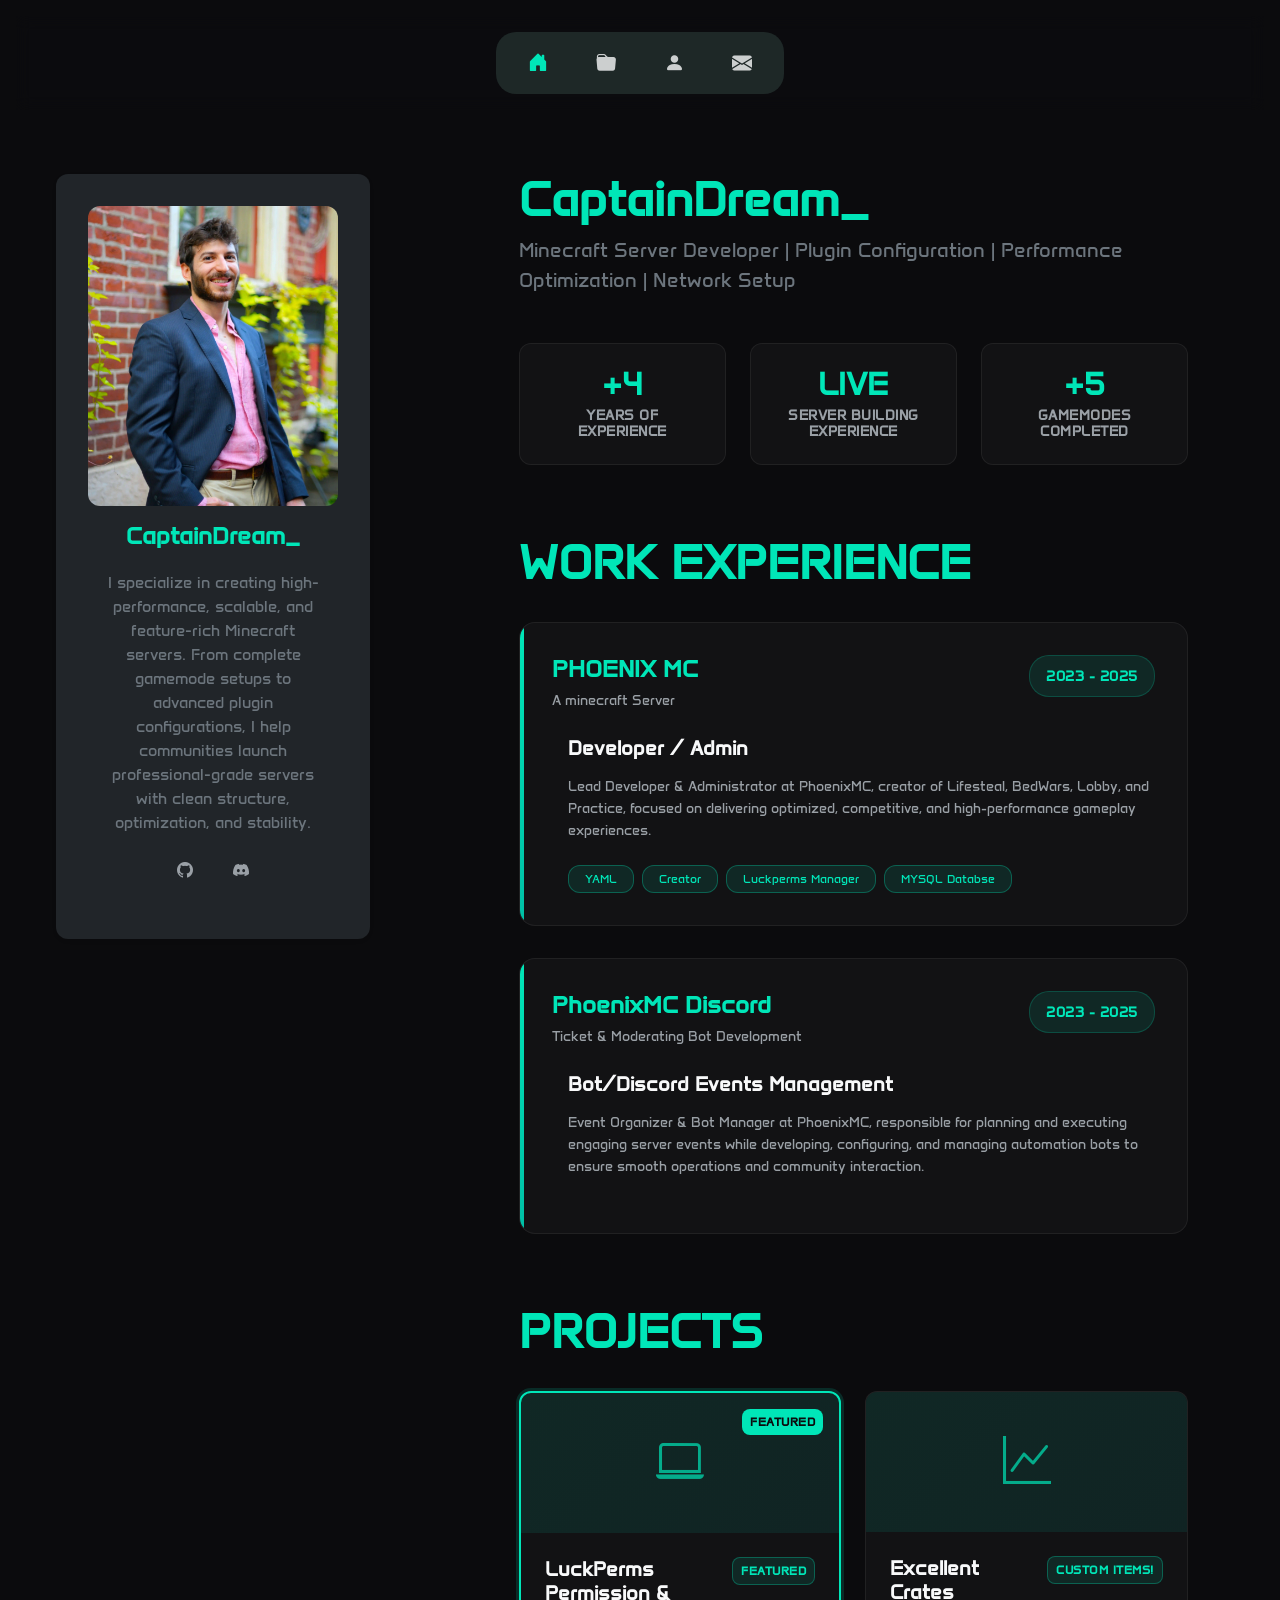
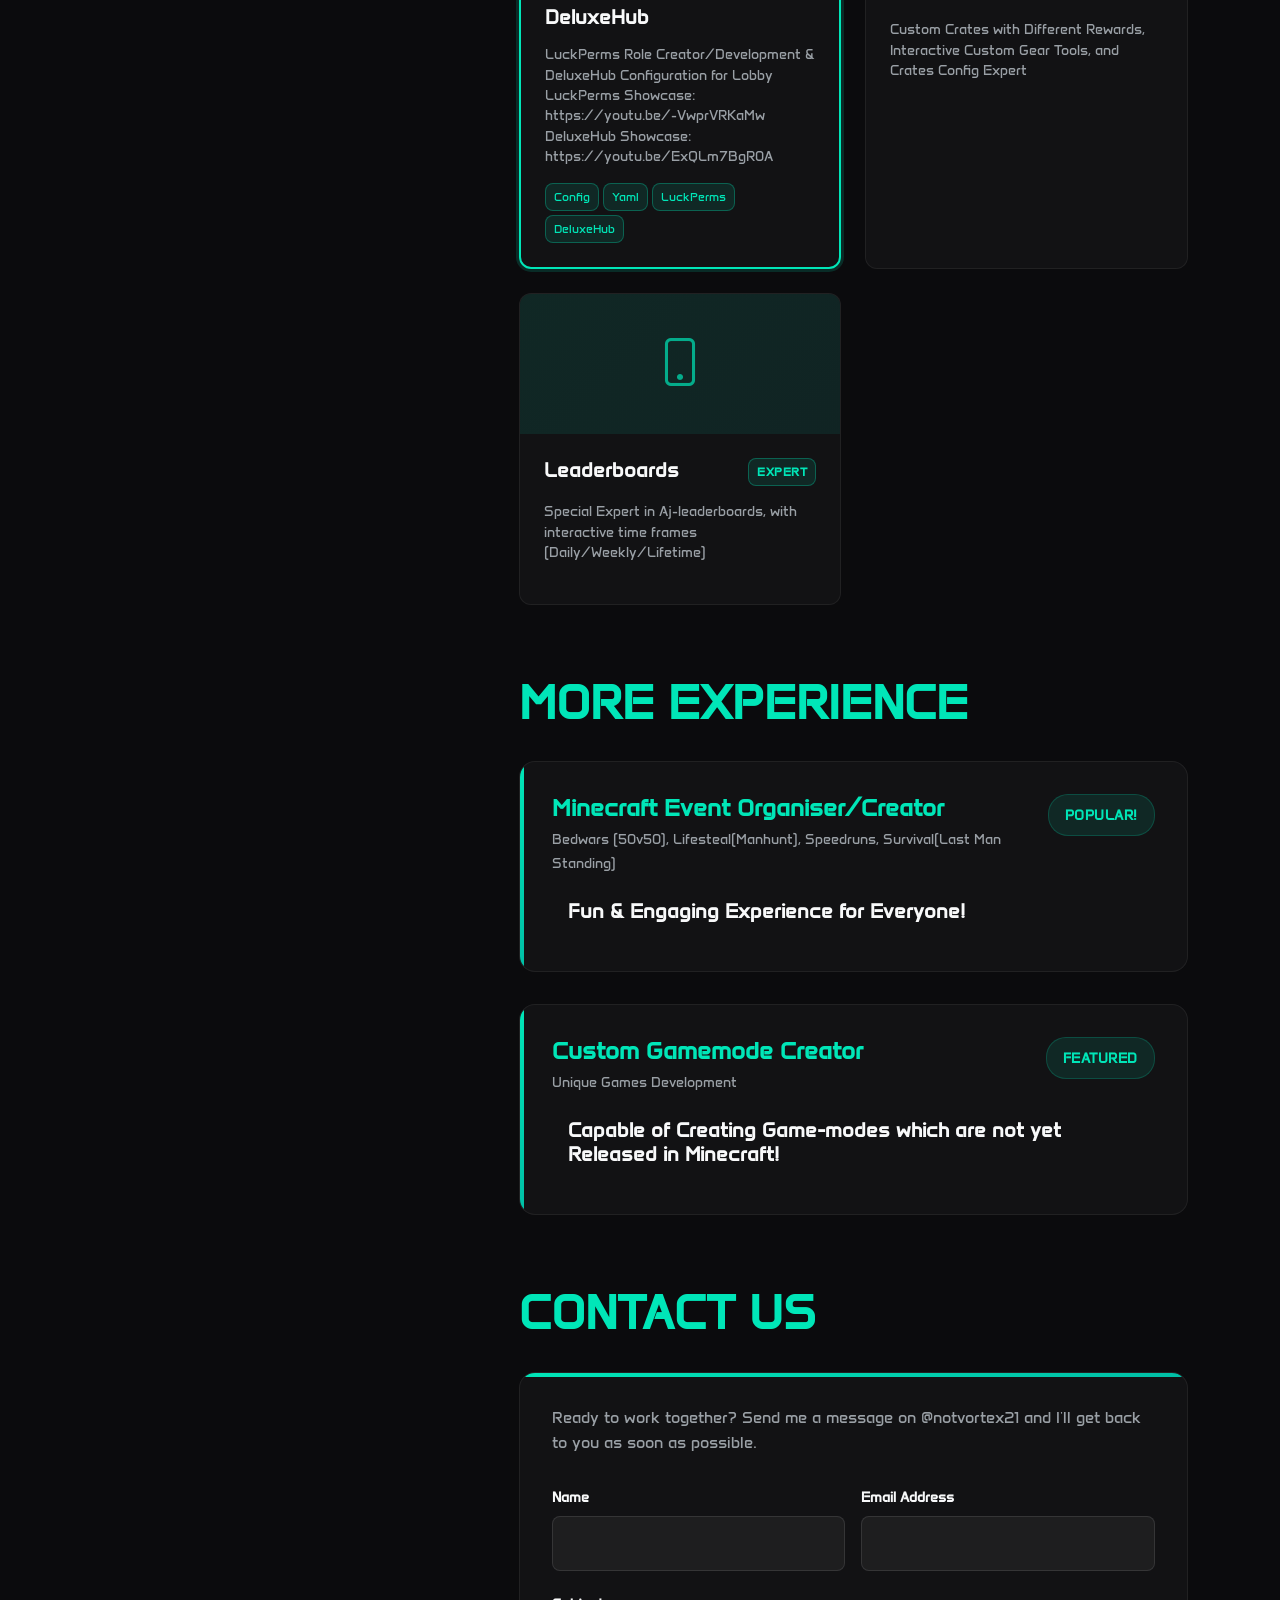
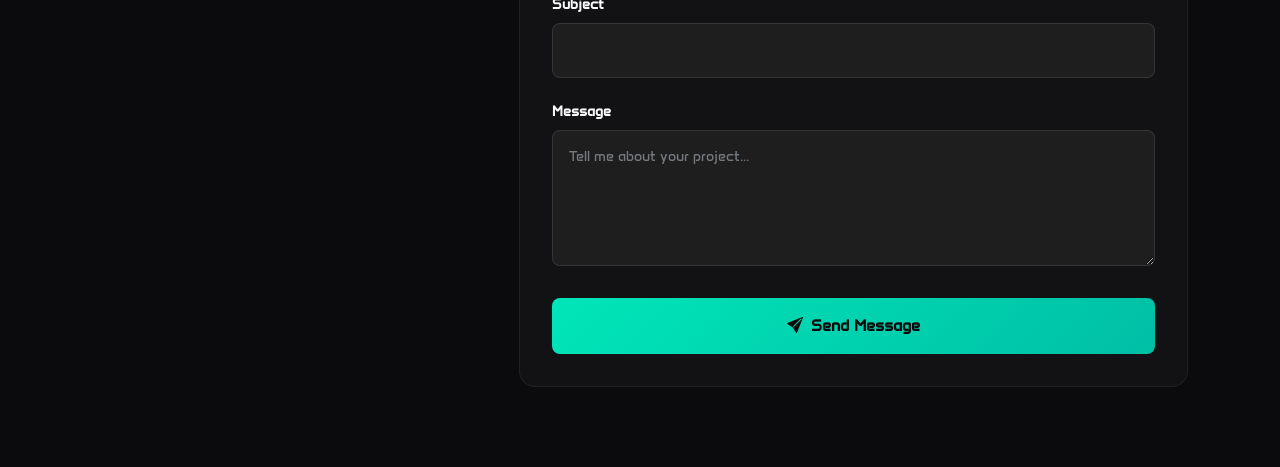
==== commit b04eba66: "Update index.html" ====
--- a/index.html
+++ b/index.html
@@ -190,6 +190,8 @@
                     </div>
                     <p class="project-description">
                       LuckPerms Role Creator/Development & DeluxeHub Configuration for Lobby
+                      LuckPerms Showcase: https://youtu.be/-VwprVRKaMw
+                      DeluxeHub Showcase: https://youtu.be/ExQLm7BgR0A
                     </p>
                     <div class="project-tech">
                       <span class="tech-badge">Config</span>
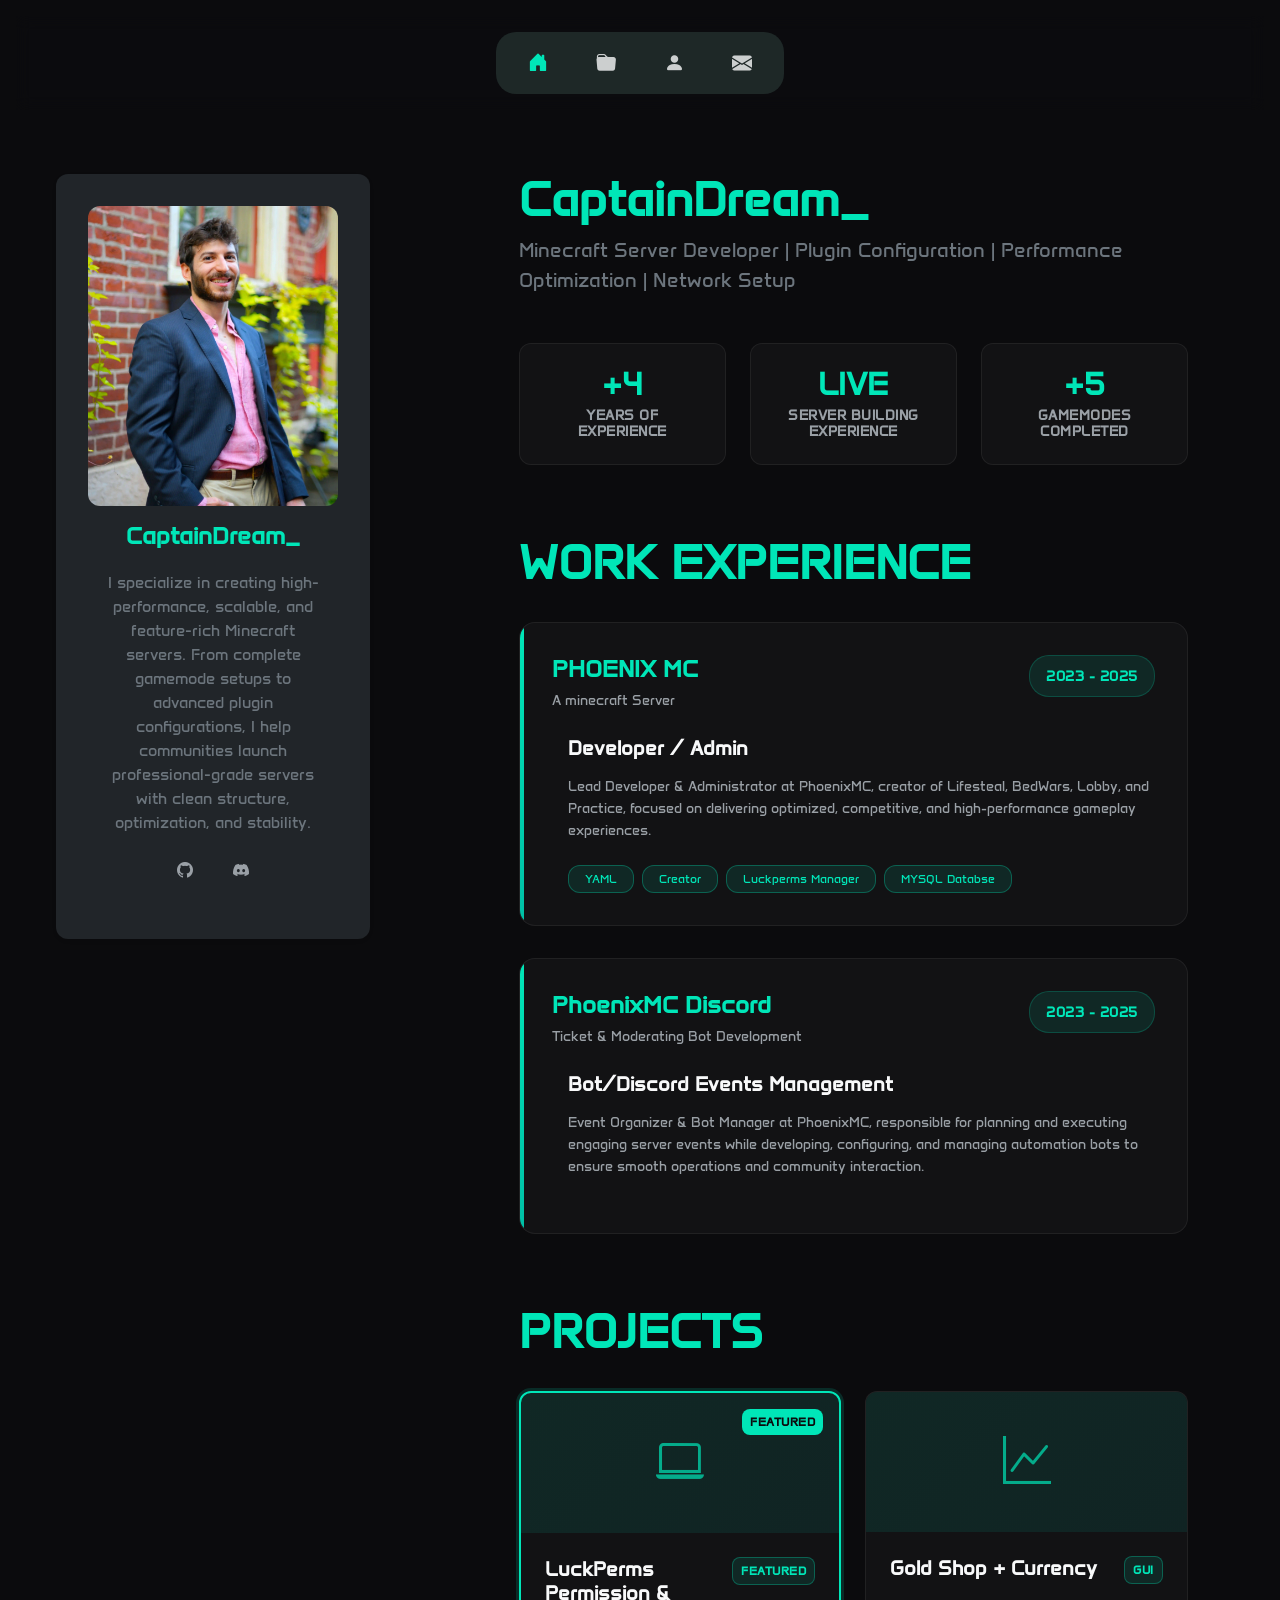
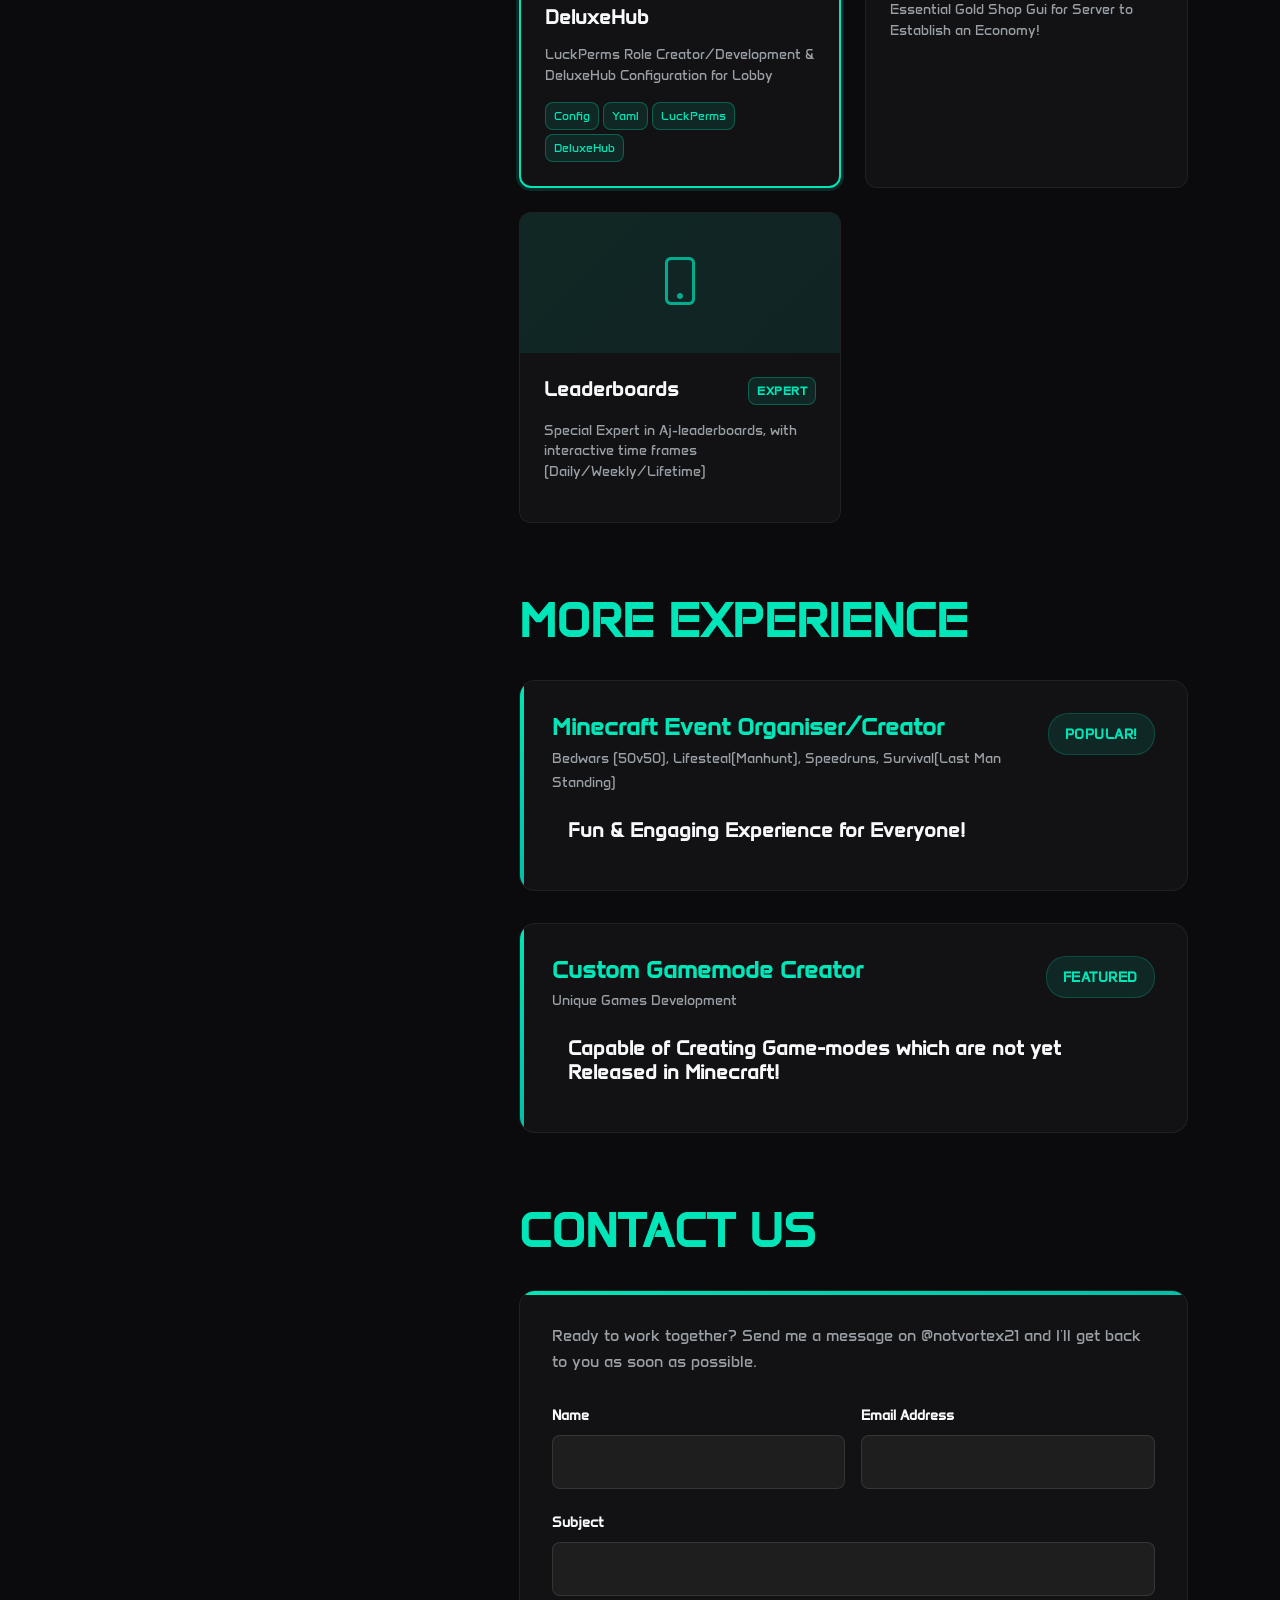
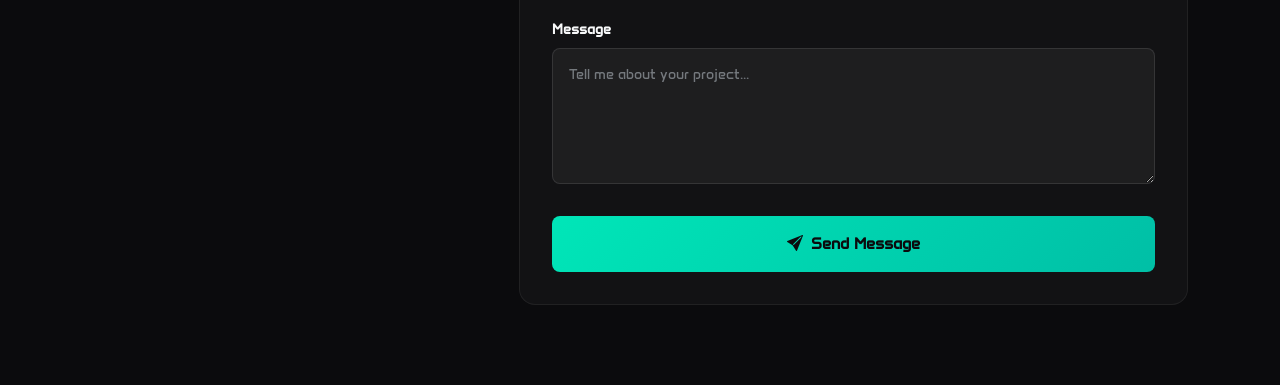
==== commit 8bb5d6e5: "Update index.html" ====
--- a/index.html
+++ b/index.html
@@ -171,10 +171,10 @@
                   <div class="project-image">
                     <div class="project-overlay">
                       <div class="project-links">
-                        <a href="https://youtu.be/-VwprVRKaMw" class="project-link" data-bs-toggle="tooltip" data-bs-placement="top" title="Live Demo">
+                        <a href="https://youtu.be/-VwprVRKaMw" class="project-link" data-bs-toggle="tooltip" data-bs-placement="top" title="LuckPerms">
                           <i class="bi bi-eye-fill"></i>
                         </a>
-                        <a href="https://youtu.be/ExQLm7BgR0A" class="project-link" data-bs-toggle="tooltip" data-bs-placement="top" title="Demo">
+                        <a href="https://youtu.be/ExQLm7BgR0A" class="project-link" data-bs-toggle="tooltip" data-bs-placement="top" title="DeluxeHub">
                           <i class="bi bi-eye-fill"></i>
                         </a>
                       </div>
@@ -190,8 +190,6 @@
                     </div>
                     <p class="project-description">
                       LuckPerms Role Creator/Development & DeluxeHub Configuration for Lobby
-                      LuckPerms Showcase: https://youtu.be/-VwprVRKaMw
-                      DeluxeHub Showcase: https://youtu.be/ExQLm7BgR0A
                     </p>
                     <div class="project-tech">
                       <span class="tech-badge">Config</span>
@@ -205,10 +203,10 @@
                   <div class="project-image">
                     <div class="project-overlay">
                       <div class="project-links">
-                        <a href="#" class="project-link" data-bs-toggle="tooltip" data-bs-placement="top" title="Live Demo">
+                        <a href="https://youtu.be/gDg8usv7iuc" class="project-link" data-bs-toggle="tooltip" data-bs-placement="top" title="Live Video">
                           <i class="bi bi-eye-fill"></i>
                         </a>
-                        <a href="#" class="project-link" data-bs-toggle="tooltip" data-bs-placement="top" title="GitHub">
+                        <a href="https://github.com/Akshu217/CaptainDream/tree/main/Gold%20Shop" class="project-link" data-bs-toggle="tooltip" data-bs-placement="top" title="GitHub">
                           <i class="bi bi-github"></i>
                         </a>
                       </div>
@@ -219,11 +217,11 @@
                   </div>
                   <div class="project-content">
                     <div class="project-header">
-                      <h3 class="project-title">Excellent Crates</h3>
-                      <span class="project-status">Custom Items!</span>
+                      <h3 class="project-title">Gold Shop + Currency</h3>
+                      <span class="project-status">GUI</span>
                     </div>
                     <p class="project-description">
-                      Custom Crates with Different Rewards, Interactive Custom Gear Tools, and Crates Config Expert
+                      Essential Gold Shop Gui for Server to Establish an Economy!
                     </p>
                   </div>
                 </div>
@@ -231,10 +229,10 @@
                   <div class="project-image">
                     <div class="project-overlay">
                       <div class="project-links">
-                        <a href="#" class="project-link" data-bs-toggle="tooltip" data-bs-placement="top" title="Live Demo">
+                        <a href="https://youtu.be/d4GlTuLViXs" class="project-link" data-bs-toggle="tooltip" data-bs-placement="top" title="Live Video">
                           <i class="bi bi-eye-fill"></i>
                         </a>
-                        <a href="#" class="project-link" data-bs-toggle="tooltip" data-bs-placement="top" title="GitHub">
+                        <a href="https://github.com/Akshu217/CaptainDream/tree/main/DecentHolograms" class="project-link" data-bs-toggle="tooltip" data-bs-placement="top" title="GitHub">
                           <i class="bi bi-github"></i>
                         </a>
                       </div>
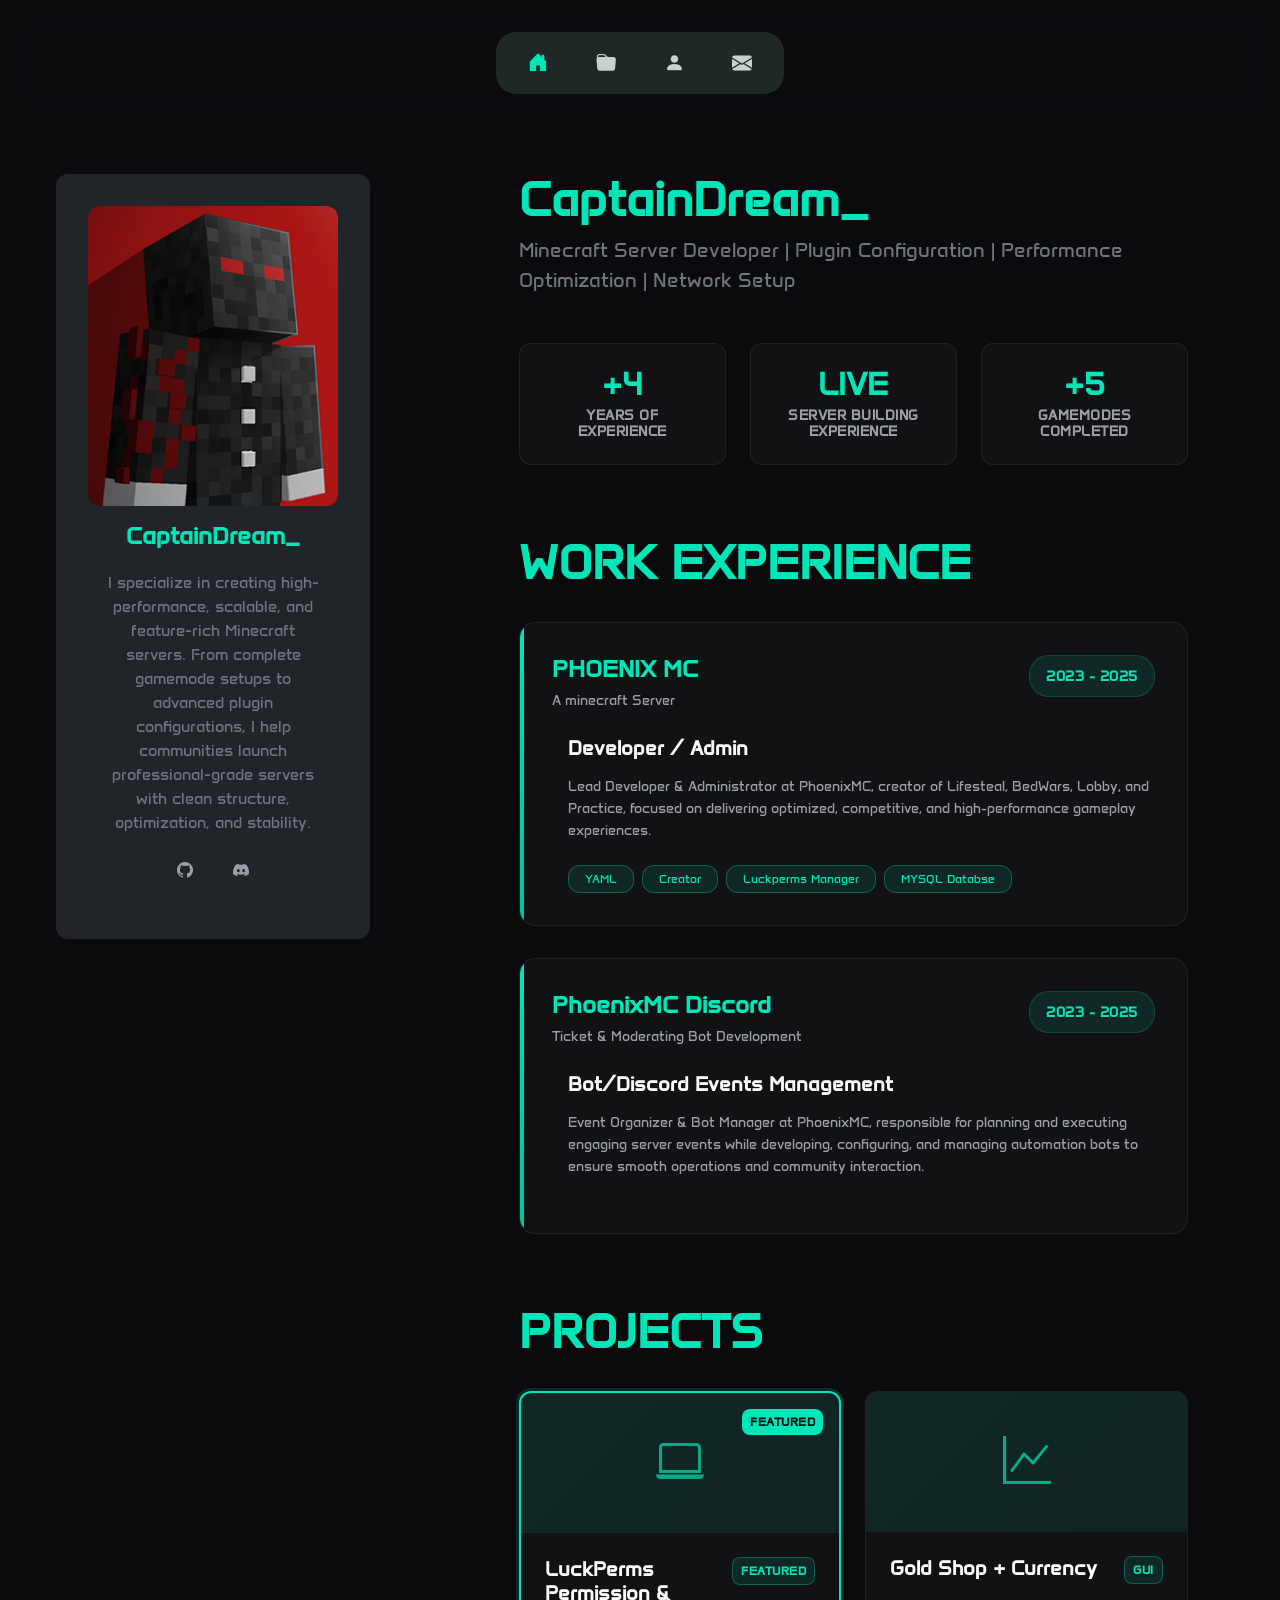
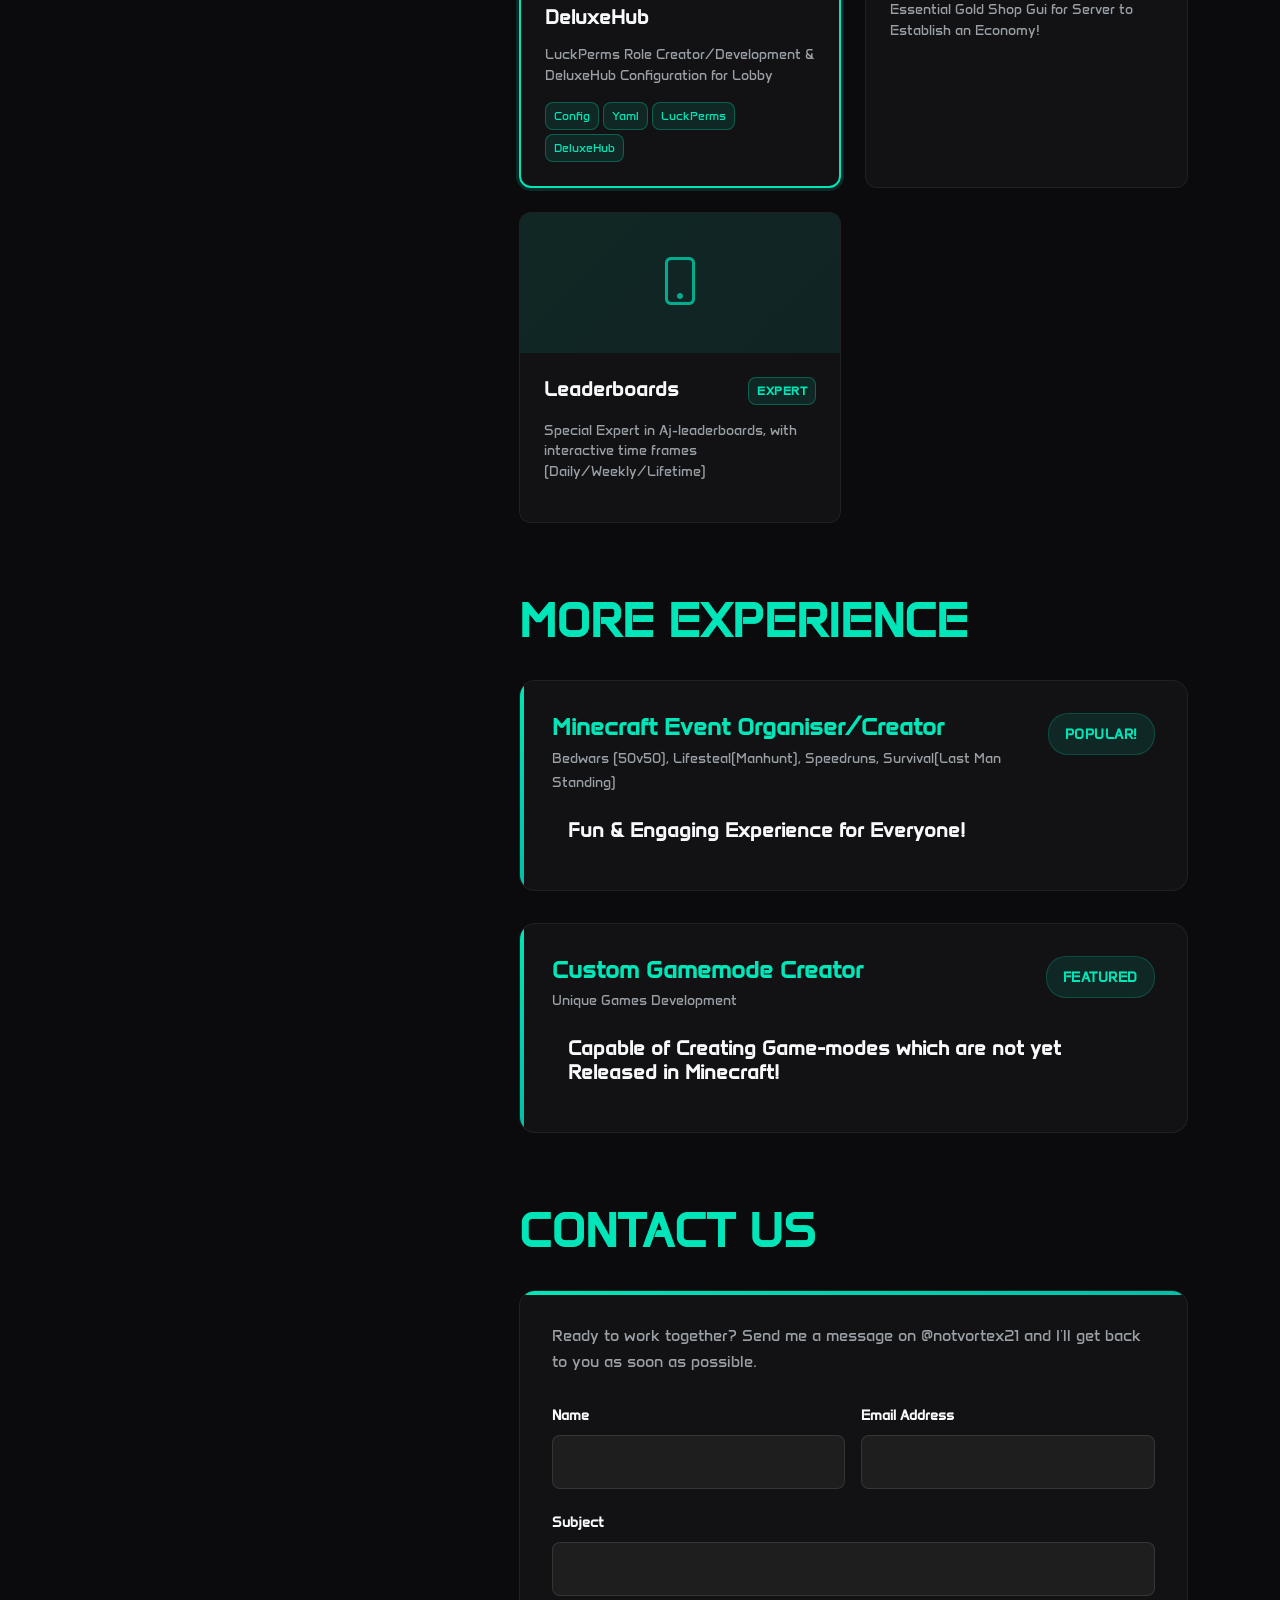
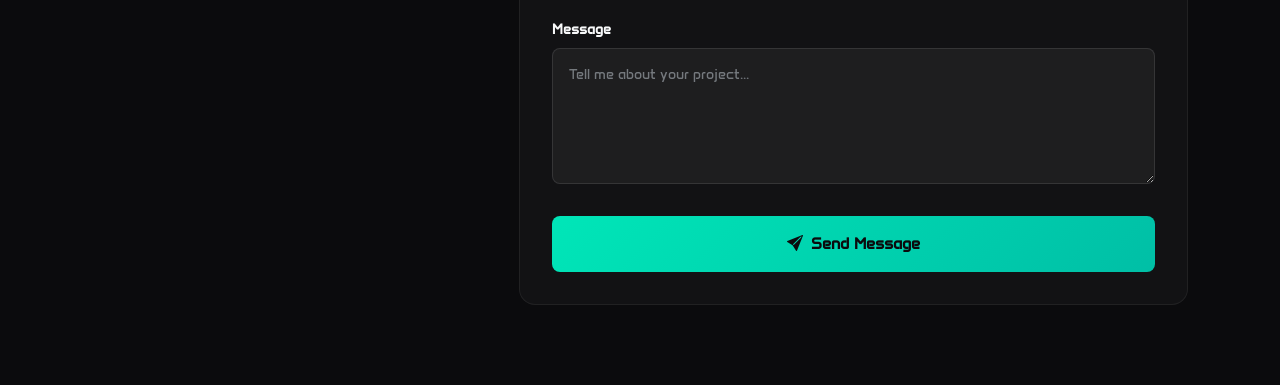
==== commit 49624501: "Update index.html" ====
--- a/index.html
+++ b/index.html
@@ -64,14 +64,14 @@
           <aside class="position-sticky" style="top: 1rem;">
             <div class="card bg-dark border-0 shadow-sm overflow-hidden profile-card">
               <div class="profile-image">
-                <img src="/images/developer-profile.webp" alt="Developer portrait" class="img-fluid">
+                <img src="profle-image.png" alt="Developer portrait" class="img-fluid">
               </div>
               <div class="card-body">
                 <div class="card-body-text">
                   <h1 class="h4 mb-1 text_main">CaptainDream_</h1>
                   <p class="text-secondary mb-3 mt-3">I specialize in creating high-performance, scalable, and feature-rich Minecraft servers. From complete gamemode setups to advanced plugin configurations, I help communities launch professional-grade servers with clean structure, optimization, and stability.</p>
                   <div class="social-links d-flex gap-3 justify-content-center">
-                    <a href="https://github.com" target="_blank" rel="noopener noreferrer" class="social-link" data-bs-toggle="tooltip" data-bs-placement="top" title="GitHub">
+                    <a href="https://github.com/Akshu217/CaptainDream" target="_blank" rel="noopener noreferrer" class="social-link" data-bs-toggle="tooltip" data-bs-placement="top" title="GitHub">
                       <i class="bi bi-github"></i>
                     </a>
                     <a href="https://discord.com/" target="_blank" rel="noopener noreferrer" class="social-link" data-bs-toggle="tooltip" data-bs-placement="top" title="Discord">
@@ -171,11 +171,13 @@
                   <div class="project-image">
                     <div class="project-overlay">
                       <div class="project-links">
-                        <a href="https://youtu.be/-VwprVRKaMw" class="project-link" data-bs-toggle="tooltip" data-bs-placement="top" title="LuckPerms">
-                          <i class="bi bi-eye-fill"></i>
-                        </a>
-                        <a href="https://youtu.be/ExQLm7BgR0A" class="project-link" data-bs-toggle="tooltip" data-bs-placement="top" title="DeluxeHub">
-                          <i class="bi bi-eye-fill"></i>
+                         <!-- First Video -->
+                        <a href="https://youtu.be/-VwpRVK4aMw" class="project-link" target="_blank">
+                            <i class="bi bi-eye-fill"></i>
+                        </a>
+                         <!-- Second Video -->
+                        <a href="https://youtu.be/ExQLm7BgR0A" class="project-link" target="_blank">
+                            <i class="bi bi-play-circle"></i>
                         </a>
                       </div>
                     </div>
@@ -203,10 +205,10 @@
                   <div class="project-image">
                     <div class="project-overlay">
                       <div class="project-links">
-                        <a href="https://youtu.be/gDg8usv7iuc" class="project-link" data-bs-toggle="tooltip" data-bs-placement="top" title="Live Video">
+                        <a href="https://youtu.be/gDg8usv7iuc" class="project-link" target="_blank">
                           <i class="bi bi-eye-fill"></i>
                         </a>
-                        <a href="https://github.com/Akshu217/CaptainDream/tree/main/Gold%20Shop" class="project-link" data-bs-toggle="tooltip" data-bs-placement="top" title="GitHub">
+                        <a href="https://github.com/Akshu217/CaptainDream/tree/main/Gold%20Shop" class="project-link" target="_blank">
                           <i class="bi bi-github"></i>
                         </a>
                       </div>
@@ -229,10 +231,10 @@
                   <div class="project-image">
                     <div class="project-overlay">
                       <div class="project-links">
-                        <a href="https://youtu.be/d4GlTuLViXs" class="project-link" data-bs-toggle="tooltip" data-bs-placement="top" title="Live Video">
+                        <a href="https://youtu.be/d4GlTuLViXs" class="project-link" target="_blank">
                           <i class="bi bi-eye-fill"></i>
                         </a>
-                        <a href="https://github.com/Akshu217/CaptainDream/tree/main/DecentHolograms" class="project-link" data-bs-toggle="tooltip" data-bs-placement="top" title="GitHub">
+                        <a href="https://github.com/Akshu217/CaptainDream/tree/main/DecentHolograms" class="project-link" target="_blank">
                           <i class="bi bi-github"></i>
                         </a>
                       </div>
--- a/style.css
+++ b/style.css
@@ -1848,6 +1848,7 @@
 
 .project-overlay {
   position: absolute;
+  pointer-events: none;
   top: 0;
   left: 0;
   right: 0;
@@ -1881,6 +1882,7 @@
   text-decoration: none;
   font-size: var(--text-base);
   transition: var(--transition-normal);
+  pointer-events: auto;
 }
 
 .project-link:hover {
@@ -2076,4 +2078,86 @@
     font-size: 0.7rem;
     padding: 0.15rem 0.5rem;
   }
-}+  
+  .project-image {
+    position: relative;
+    overflow: hidden;
+  }
+  
+  .project-overlay {
+    position: absolute;
+    top: 0;
+    left: 0;
+    width: 100%;
+    height: 100%;
+    background: rgba(0, 0, 0, 0.85);
+    display: flex;
+    align-items: center;
+    justify-content: center;
+    opacity: 0;
+    transition: 0.3s ease;
+  }
+  
+  .project-image:hover .project-overlay {
+    opacity: 1;
+  }
+  
+  .project-links {
+    display: flex;
+    gap: 20px;
+  }
+  
+  .project-link {
+    width: 50px;
+    height: 50px;
+    background: #00f5c4;
+    color: #000;
+    display: flex;
+    align-items: center;
+    justify-content: center;
+    border-radius: 50%;
+    font-size: 22px;
+    transition: 0.3s;
+  }
+  
+  .project-link:hover {
+    transform: scale(1.2);
+
+}
+  .project-image {
+    position: relative;
+    overflow: hidden;
+}
+
+.project-overlay {
+    position: absolute;
+    inset: 0;
+    background: rgba(0, 0, 0, 0.85);
+    display: flex;
+    align-items: center;
+    justify-content: center;
+    opacity: 0;
+    transition: 0.3s ease;
+    z-index: 10;
+}
+
+.project-image:hover .project-overlay {
+    opacity: 1;
+}
+
+.project-links {
+    display: flex;
+    gap: 20px;
+}
+
+.project-link {
+    width: 50px;
+    height: 50px;
+    background: #00f5c4;
+    color: black;
+    display: flex;
+    align-items: center;
+    justify-content: center;
+    border-radius: 50%;
+    font-size: 22px;
+}
